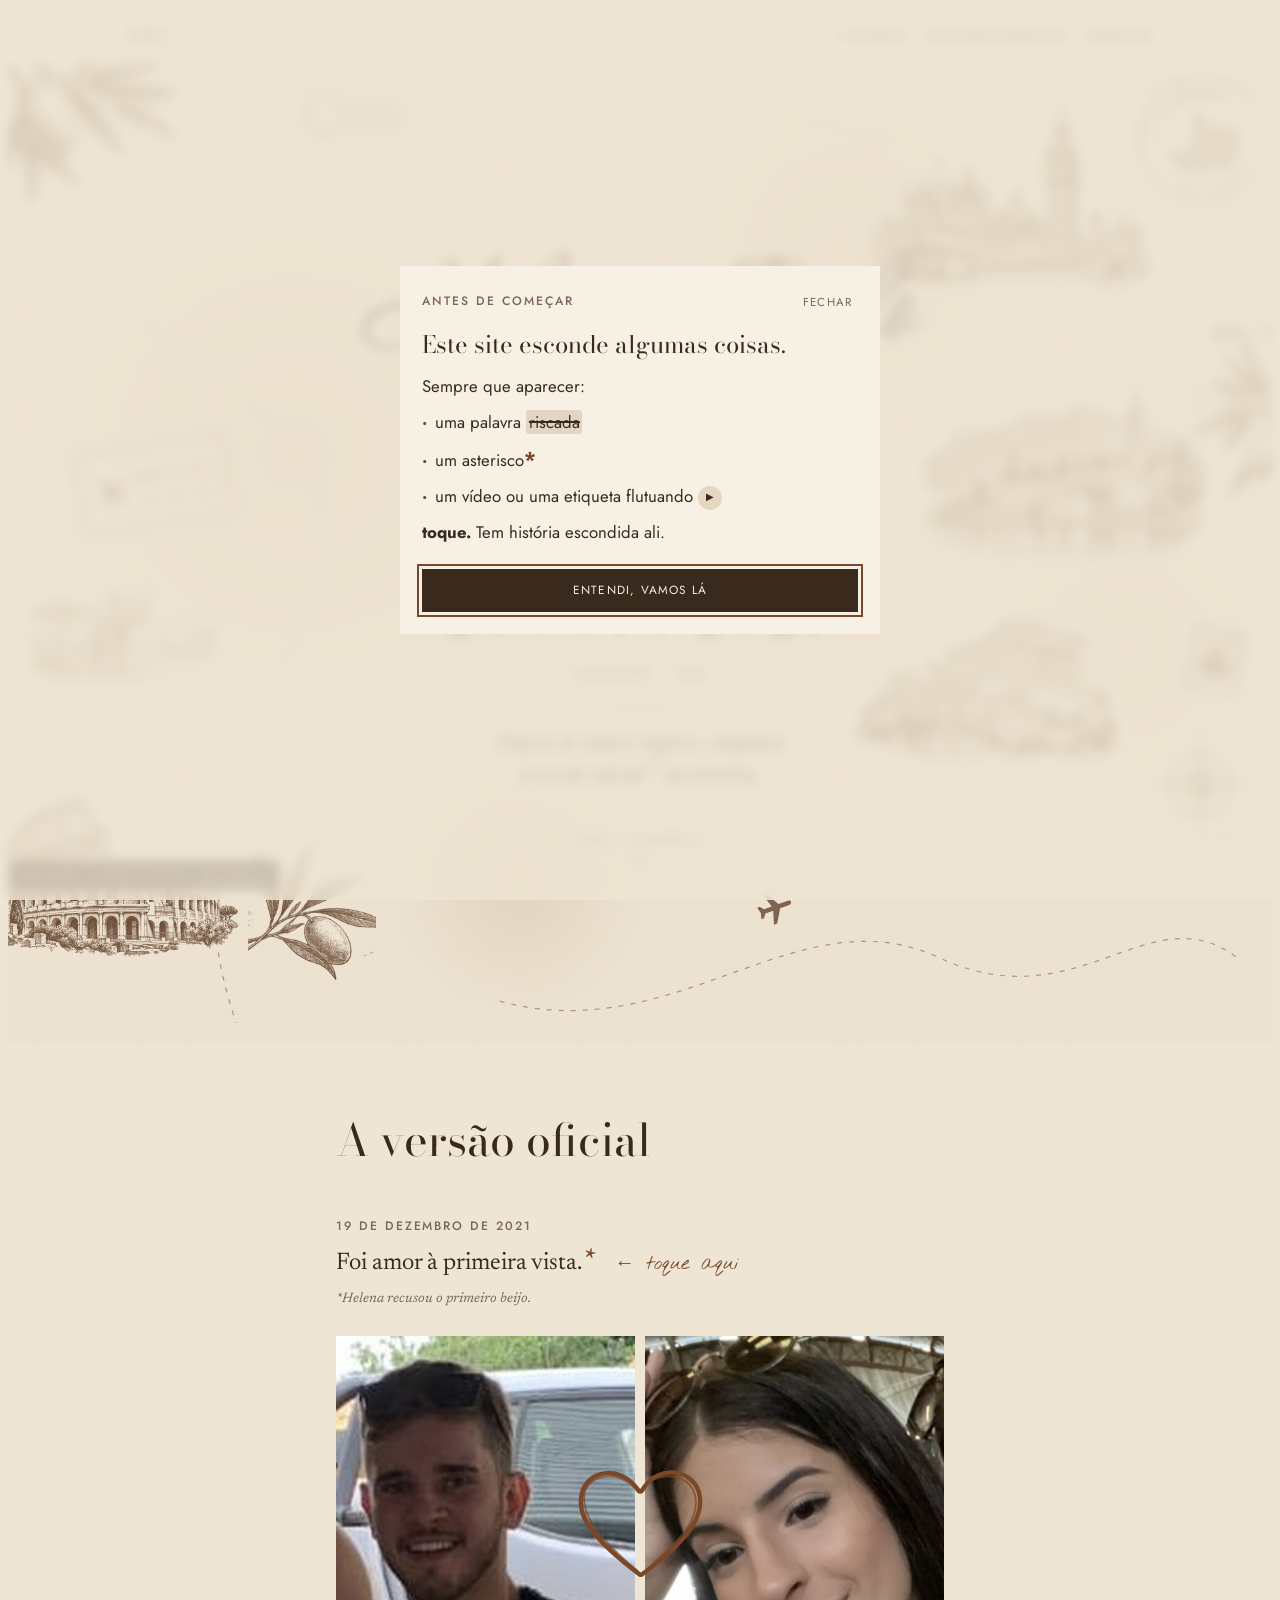
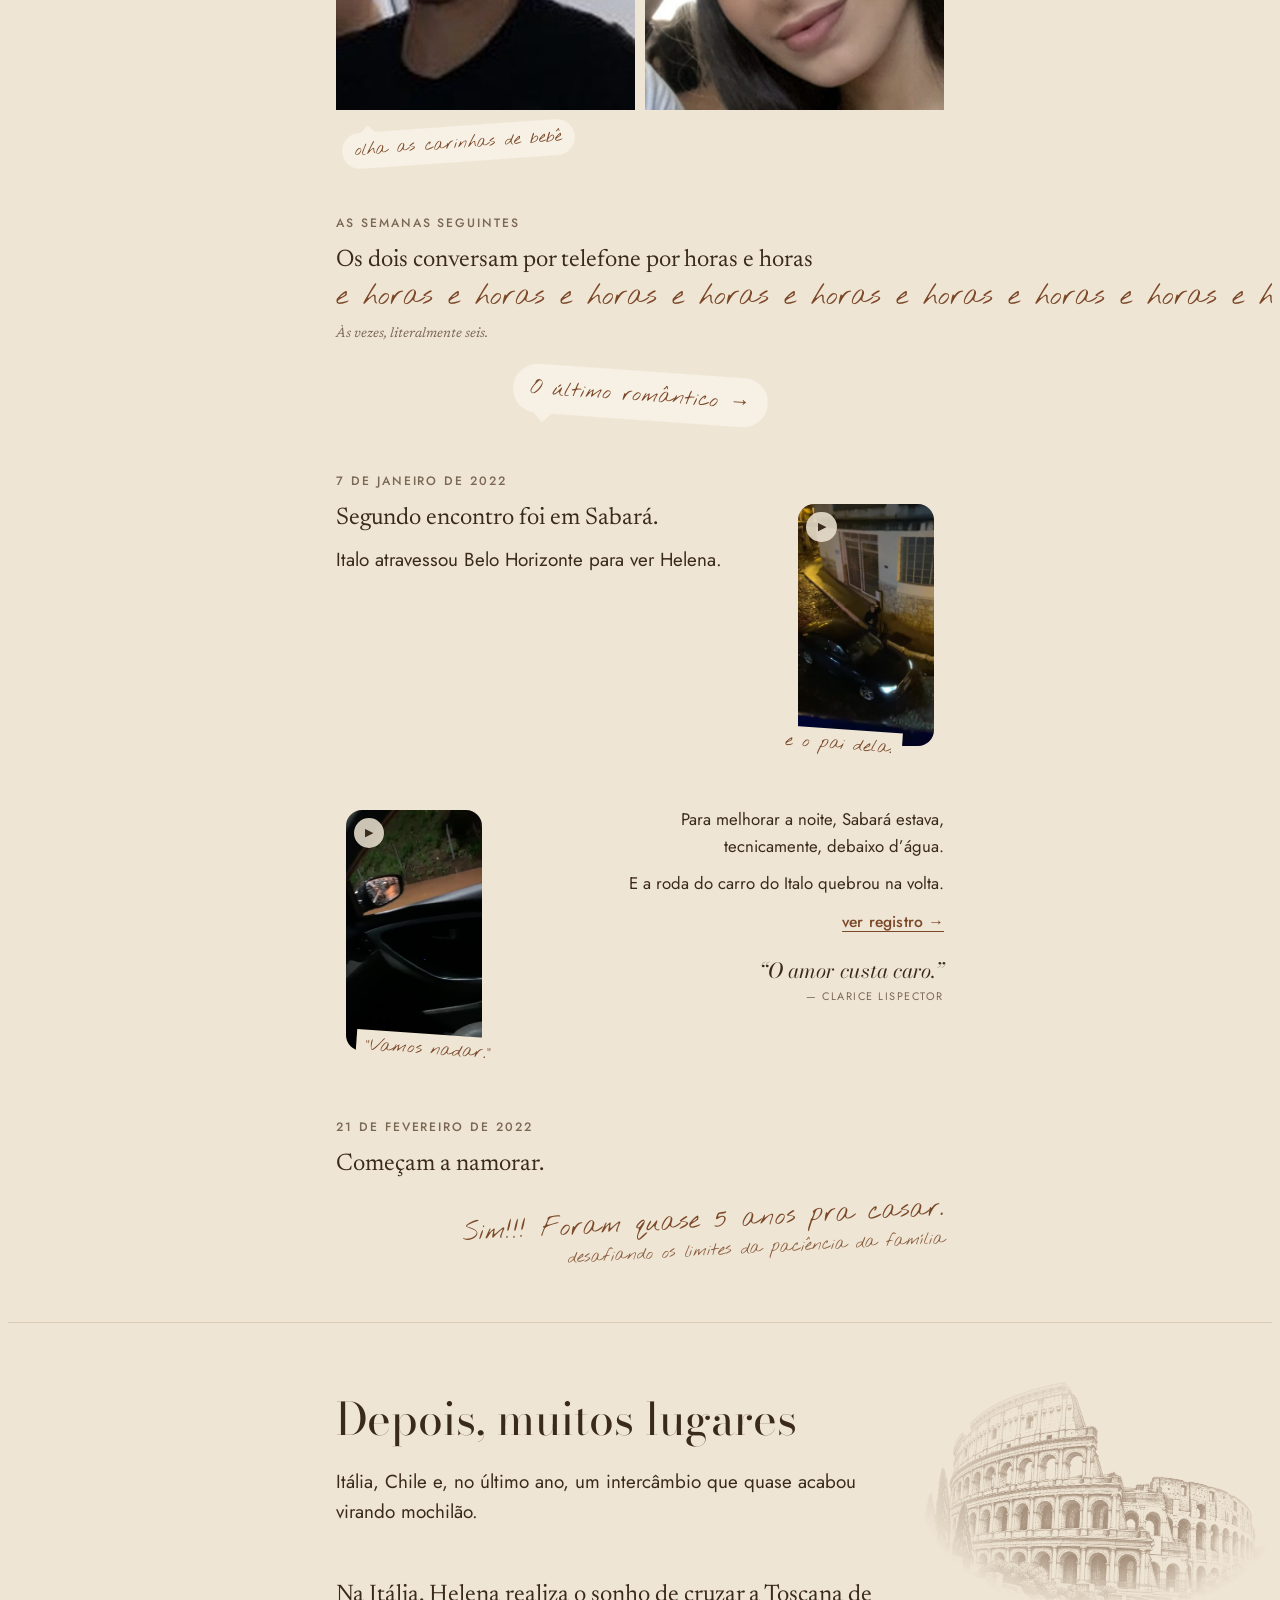
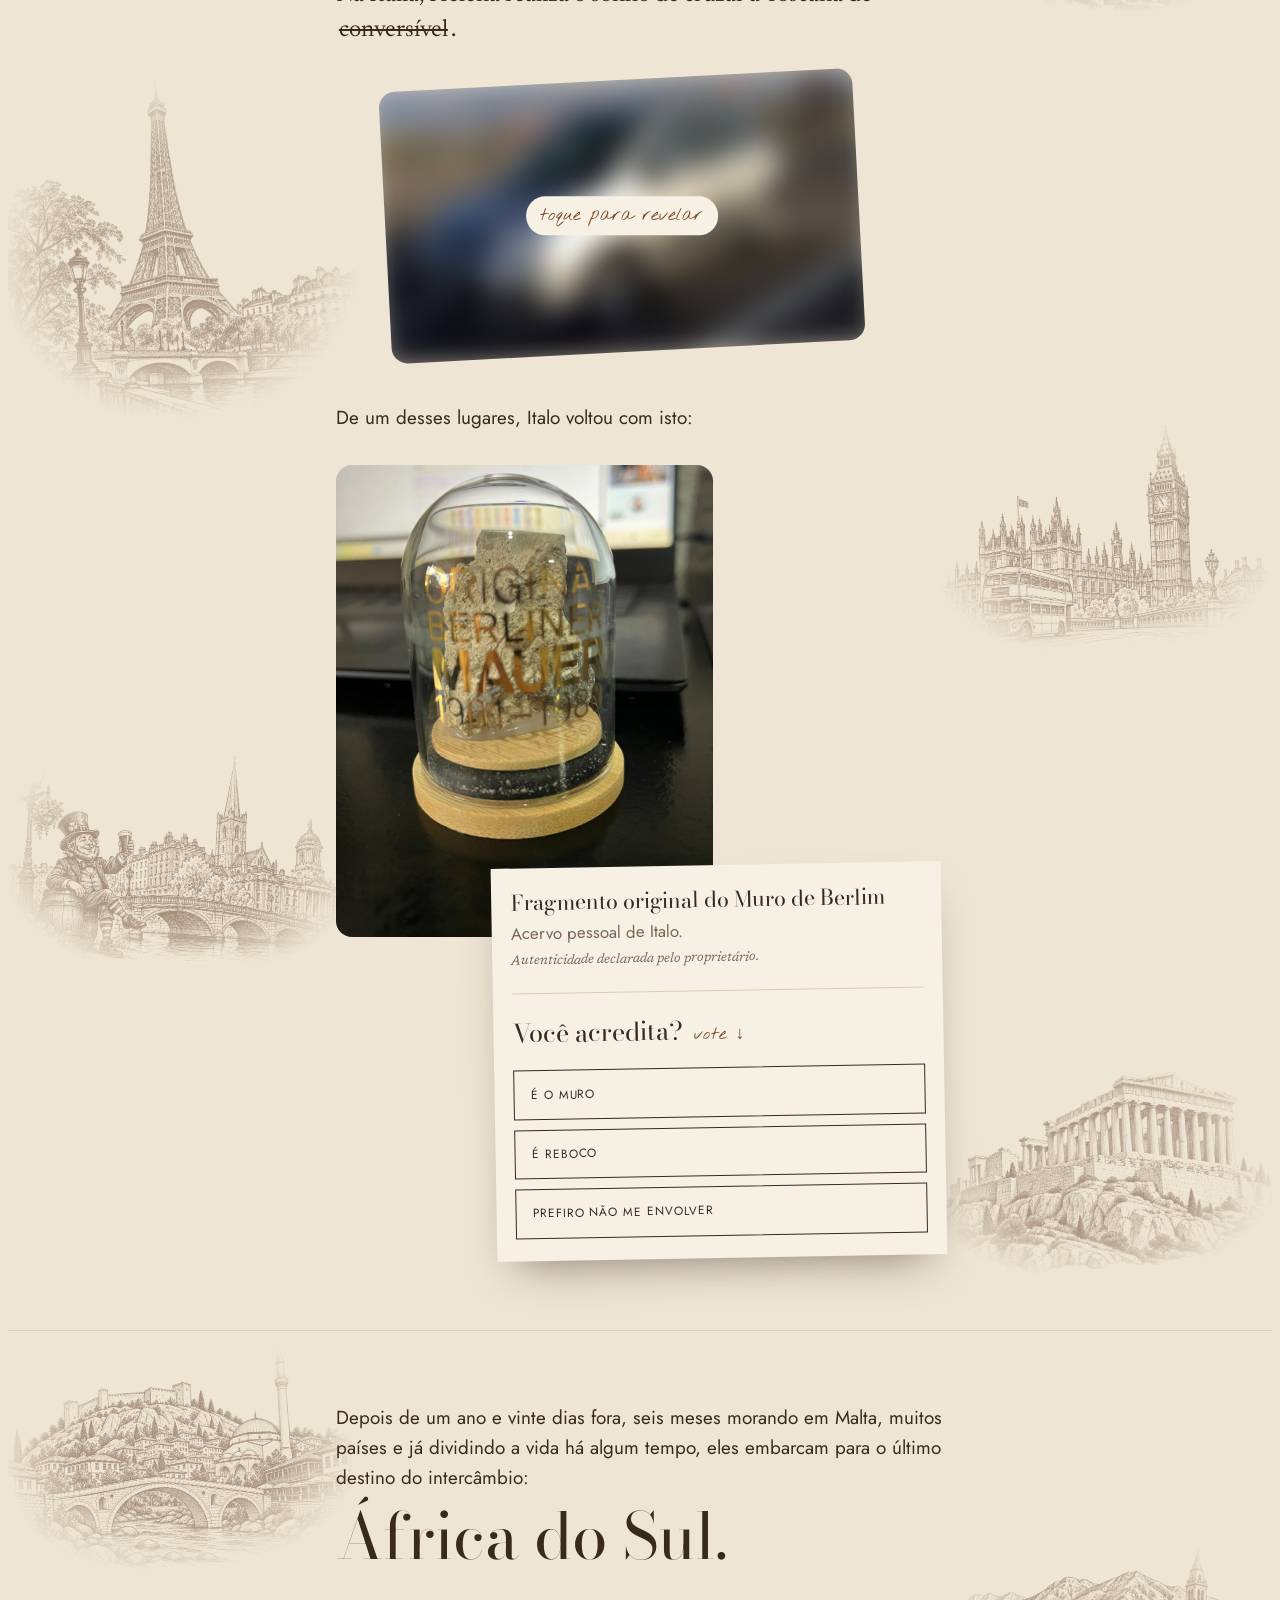
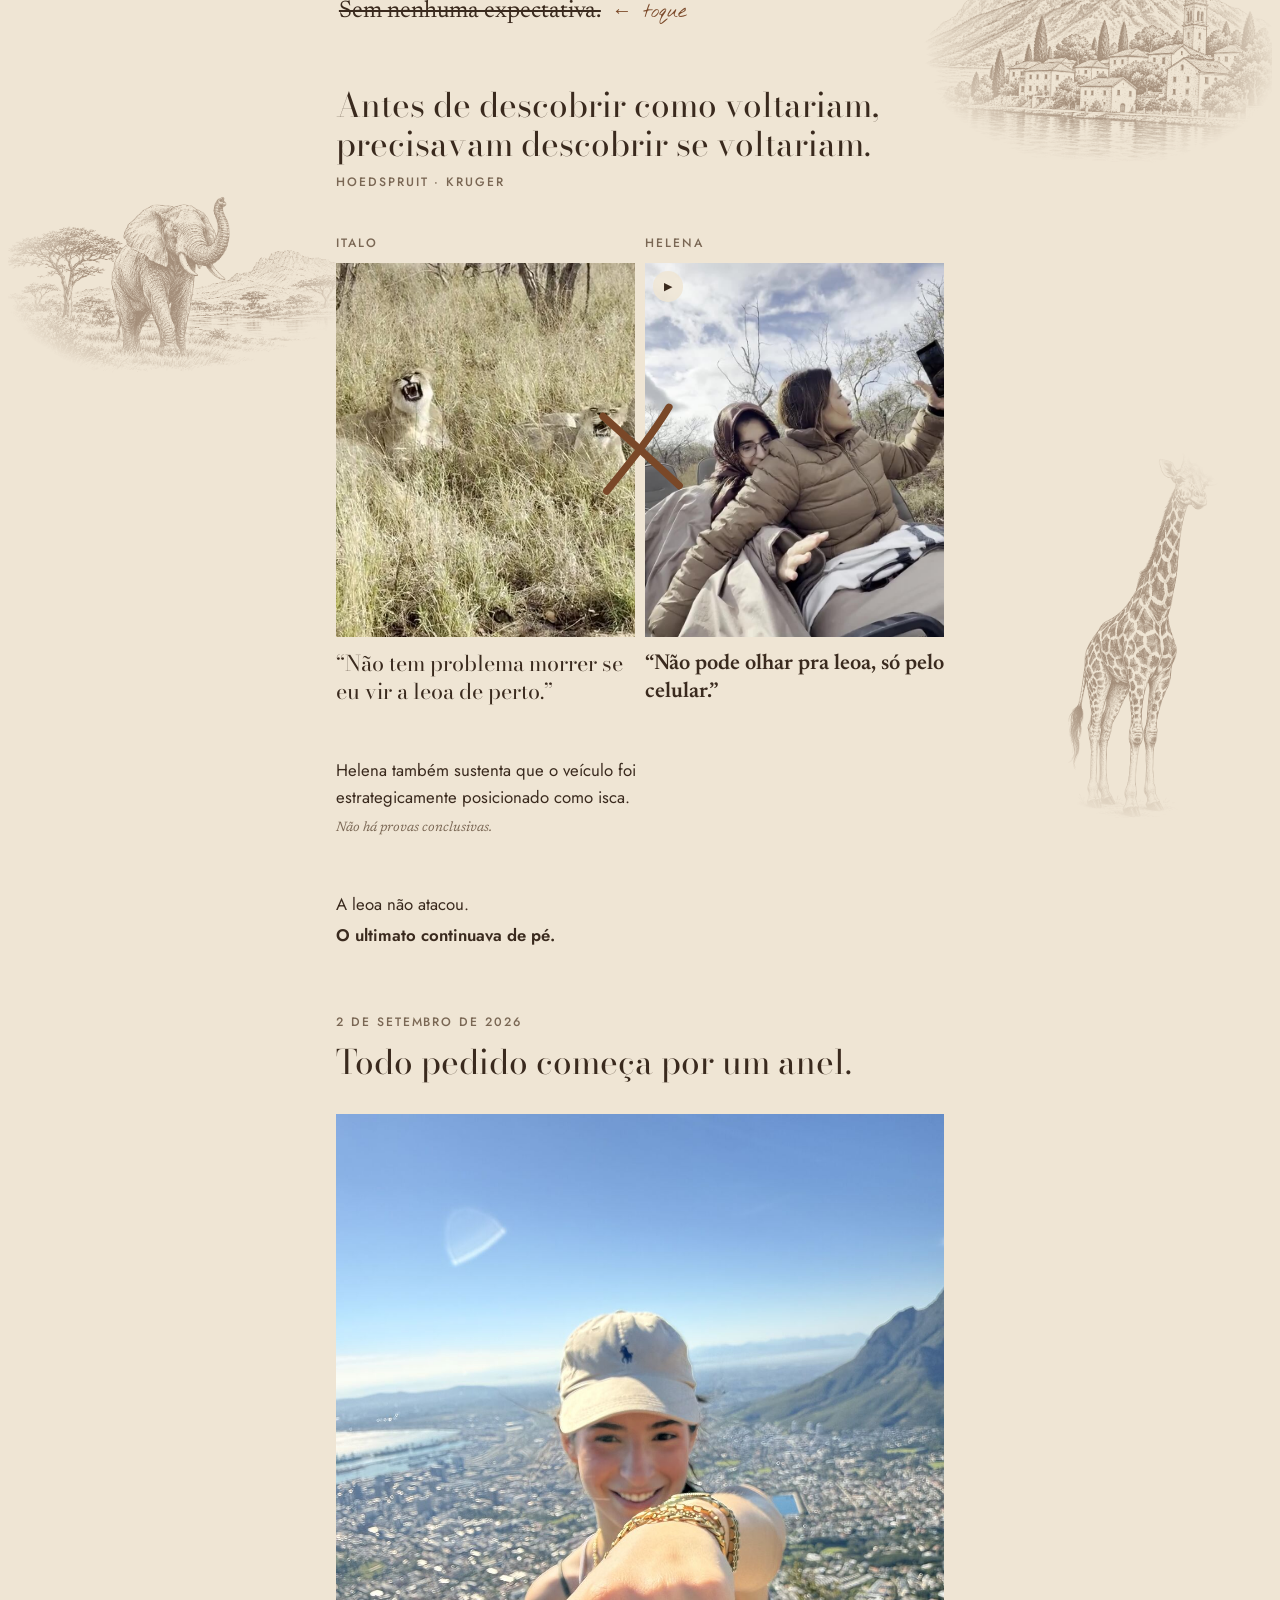
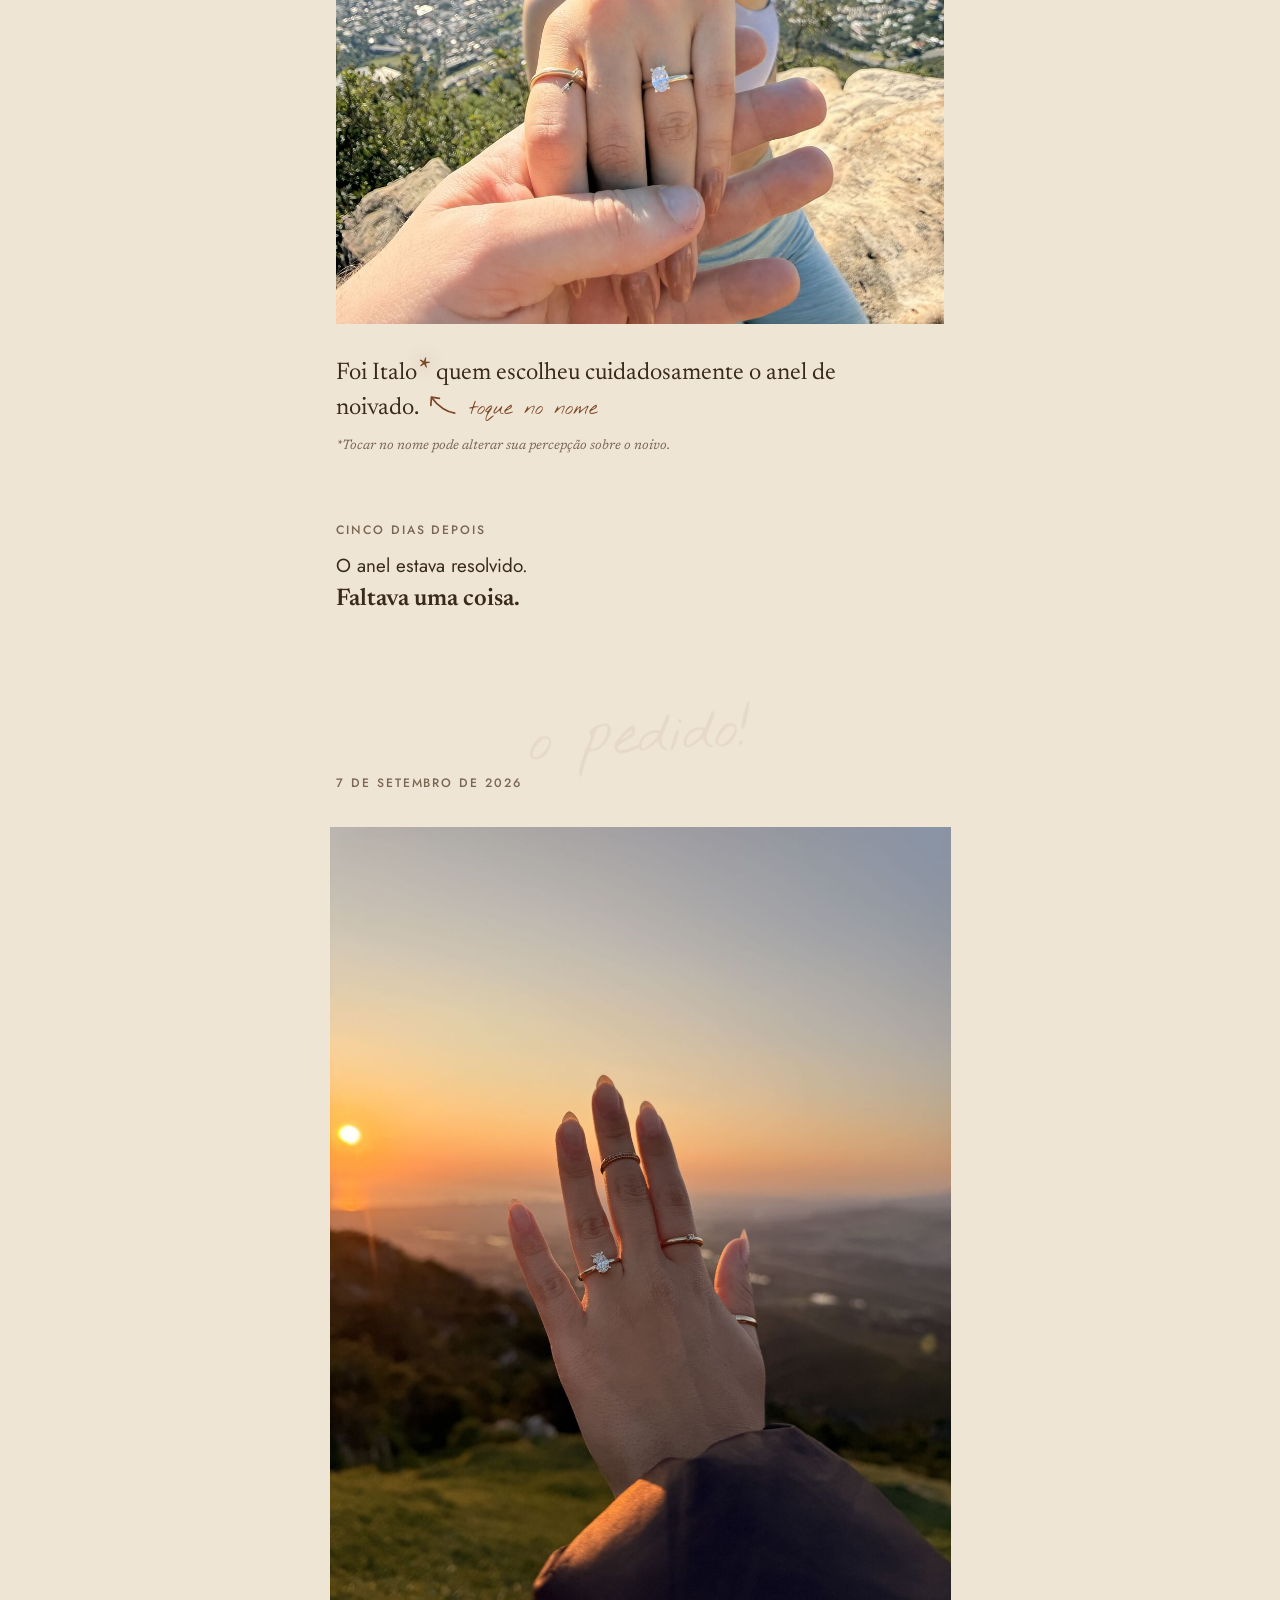
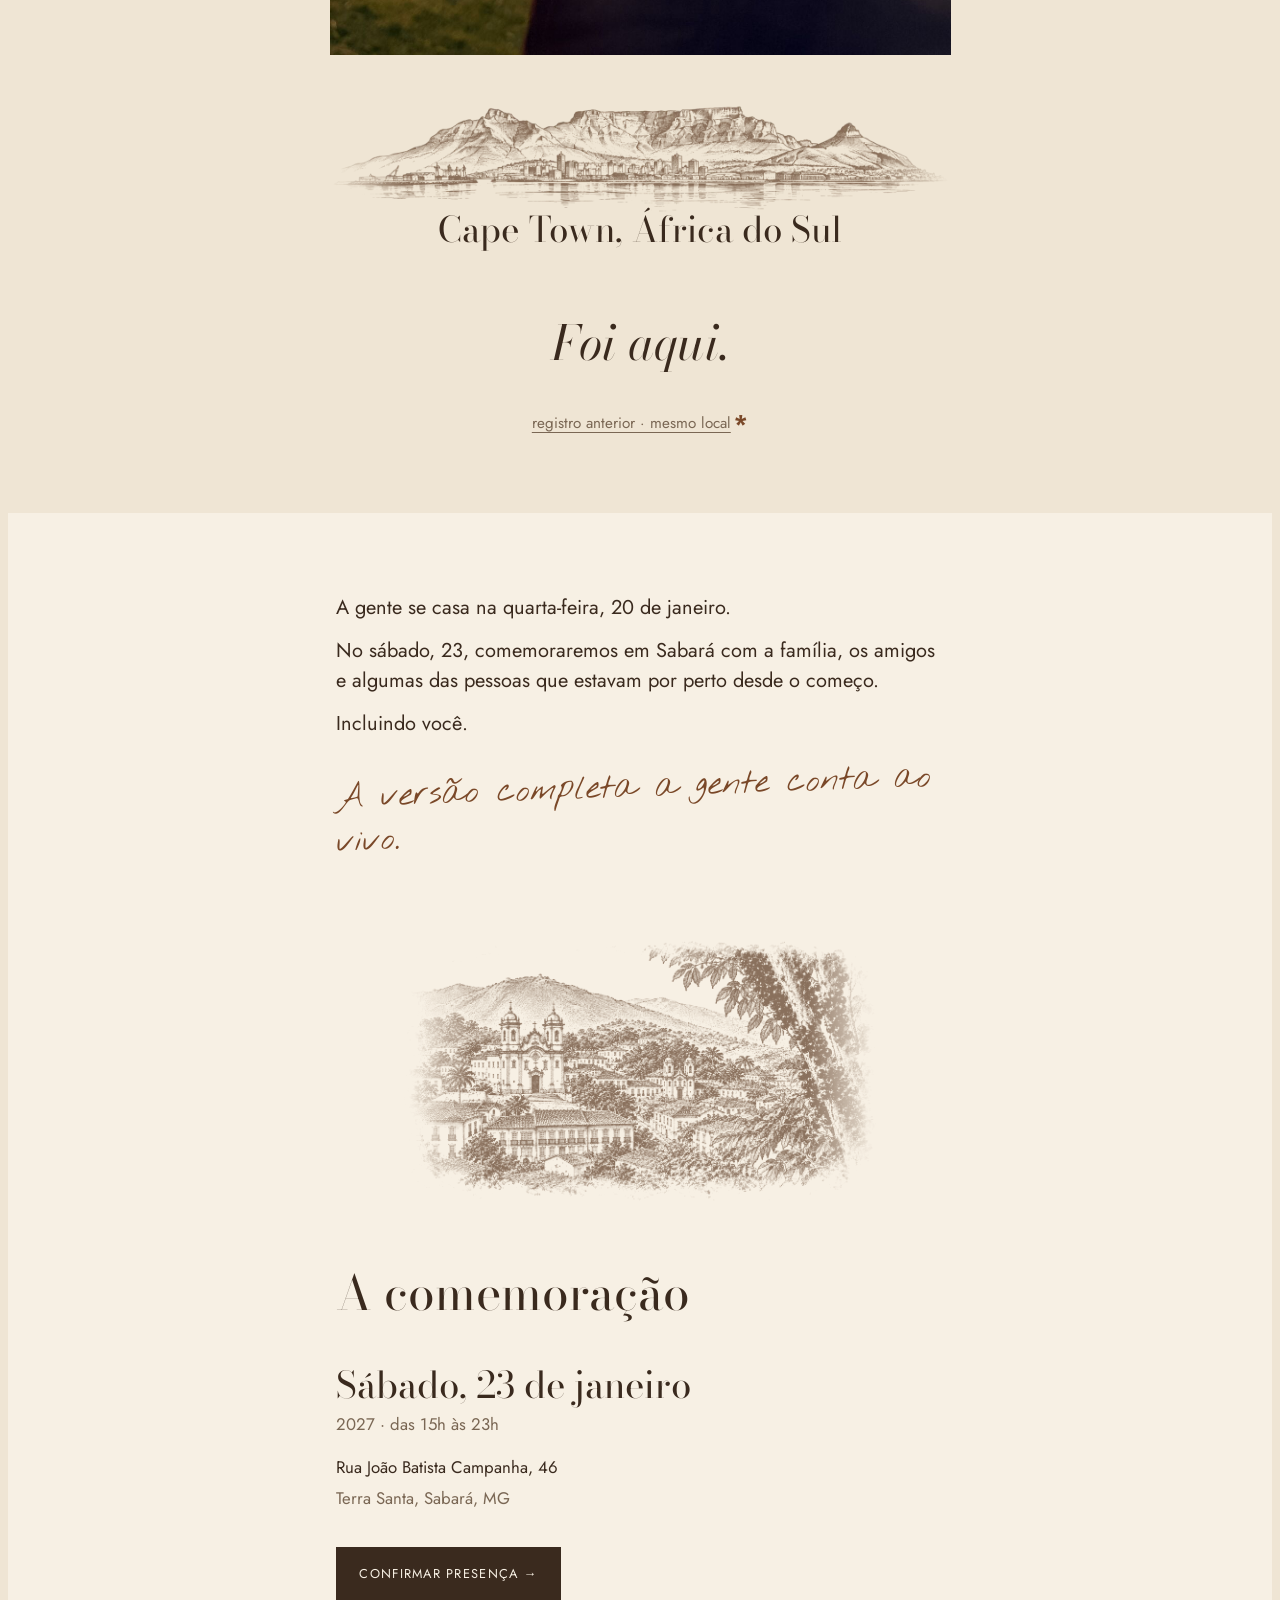
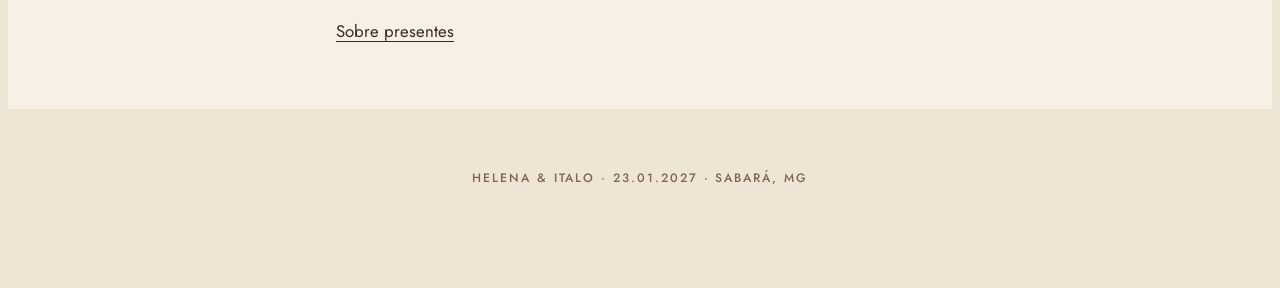
==== site/index.html @ c14c5ea0 "Presentes: sem a frase "Sem discurso pronto" e sem QR Code Co-Authored-By: Claude Opus 5.5 <noreply@" ====
<!doctype html>
<html lang="pt-BR">
<head>
<meta charset="utf-8">
<meta name="viewport" content="width=device-width, initial-scale=1, viewport-fit=cover">
<title>Helena &amp; Italo · 23.01.2027</title>
<meta name="description" content="Versão oficial. Algumas informações foram omitidas.">
<meta name="theme-color" content="#EFE5D4">
<!-- Prévia do link (WhatsApp, Instagram etc.): troque SEU-DOMINIO pelo endereço final do site -->
<meta property="og:type" content="website">
<meta property="og:title" content="Helena &amp; Italo · 23.01.2027">
<meta property="og:description" content="Versão oficial. Algumas informações foram omitidas.">
<meta property="og:image" content="https://SEU-DOMINIO/midia/og.jpg">
<meta property="og:image:width" content="1200">
<meta property="og:image:height" content="630">
<meta name="twitter:card" content="summary_large_image">
<link rel="icon" href="favicon.svg" type="image/svg+xml">
<link rel="preconnect" href="https://fonts.googleapis.com">
<link rel="preconnect" href="https://fonts.gstatic.com" crossorigin>
<link rel="stylesheet" href="https://fonts.googleapis.com/css2?family=Bodoni+Moda:ital,opsz,wght@0,6..96,400..700;1,6..96,400..700&family=Newsreader:ital,opsz,wght@0,6..72,300..600;1,6..72,300..600&family=IBM+Plex+Mono:wght@400;500&family=Nothing+You+Could+Do&family=Corinthia:wght@400;700&family=Jost:ital,wght@0,300..600;1,300..500&display=swap">
<link rel="stylesheet" href="css/style.css">
</head>
<body>
<header class="top">
  <div class="wrap">
    <a class="mono" href="#inicio" data-view="historia">H &amp; I</a>
    <button class="menu-btn" type="button" id="menuBtn" aria-expanded="false" aria-controls="nav" aria-label="Abrir o menu"><svg viewBox="0 0 24 18" fill="none" stroke="currentColor" stroke-width="1.6" stroke-linecap="round"><path d="M2 2h20M2 9h20M2 16h20"/></svg></button>
    <nav class="nav" id="nav" aria-label="Atalhos">
      <a href="#inicio" data-view="historia">A história</a>
      <a href="#confirmar" data-view="confirmar">Confirmar presença</a>
      <a href="#presentes" data-view="presentes">Presentes</a>
    </nav>
  </div>
</header>

<main>
<div class="view" id="v-historia" data-name="historia">
  <!-- Home -->
  <section class="home" id="inicio">
    <div class="collage" aria-hidden="true">
      <svg class="routes" viewBox="0 0 1440 900" preserveAspectRatio="none">
        <path d="M150 230 C 260 330, 420 330, 330 520 S 210 760, 260 880" />
        <path d="M560 860 C 760 905, 900 760, 1060 820 S 1300 760, 1400 820" />
        <path d="M1240 70 C 1330 220, 1150 300, 1220 430 S 1130 600, 1180 690" />
        <path d="M430 60 C 620 20, 820 30, 1010 70" />
      </svg>
      <img class="hp m-hide m m-olive" src="midia/h-olive-tl.webp" alt="" style="left:0;top:0;width:min(13vw,13rem)">
      <svg class="hp svg m-hide" viewBox="0 0 120 70" style="left:23%;top:2%;width:6.5rem" fill="none" stroke="currentColor" stroke-width="1.4"><circle cx="30" cy="35" r="24"/><circle cx="30" cy="35" r="18" stroke-width=".8"/><path d="M58 22c10-6 20 6 30 0s20 6 30 0M58 32c10-6 20 6 30 0s20 6 30 0M58 42c10-6 20 6 30 0s20 6 30 0M58 52c10-6 20 6 30 0s20 6 30 0"/></svg>
      <svg class="hp svg m-hide m m-arrival" viewBox="0 0 240 140" style="left:5%;top:38%;width:min(13vw,12rem);transform:rotate(-8deg)"><g fill="none" stroke="currentColor"><rect x="6" y="6" width="228" height="128" rx="14" stroke-width="3" stroke-dasharray="2 3"/><rect x="16" y="16" width="208" height="108" rx="9" stroke-width="1.5"/></g><path d="M12 2c.8 0 1.3.9 1.3 2v5.2l7.7 4.6v2l-7.7-2.4v4.8l2.2 1.7v1.6L12 20.6l-3.5.9v-1.6l2.2-1.7v-4.8L3 15.8v-2l7.7-4.6V4c0-1.1.5-2 1.3-2z" fill="currentColor" transform="translate(30 44) scale(2.3) rotate(-40 12 12)"/><text x="150" y="64" text-anchor="middle" font-family="IBM Plex Mono, monospace" font-size="21" letter-spacing="5" fill="currentColor">ARRIVAL</text><text x="150" y="98" text-anchor="middle" font-family="IBM Plex Mono, monospace" font-size="16" letter-spacing="3" fill="currentColor">23 01 27</text></svg>
      <img class="hp m-hide" src="midia/deco-elefante.webp" alt="" style="left:1%;top:50%;width:min(16vw,15rem);opacity:.55">
      <img class="hp m-hide" src="midia/deco-coliseu.webp" alt="" style="left:-2%;top:74%;width:min(20vw,19rem)">
      <img class="hp m-hide" src="midia/h-olive-bl.webp" alt="" style="left:19%;top:79%;width:min(10vw,9rem)">
      <img class="hp m m-selo" src="midia/h-selo-sabara.webp" alt="" style="right:1.5%;top:1.5%;width:min(9.5vw,8.5rem)">
      <img class="hp m-hide" src="midia/deco-londres.webp" alt="" style="right:9%;top:3%;width:min(24vw,23rem)">
      <img class="hp m-hide m m-olive-r" src="midia/h-olive-r.webp" alt="" style="right:0;top:27%;width:min(6vw,5.5rem)">
      <img class="hp m-hide" src="midia/deco-montenegro.webp" alt="" style="right:5%;top:31%;width:min(23vw,22rem)">
      <img class="hp m-hide" src="midia/h-selo-trevo.webp" alt="" style="right:2%;top:57%;width:min(5vw,4.6rem);transform:rotate(6deg)">
      <img class="hp m-hide" src="midia/deco-atenas.webp" alt="" style="right:12%;top:54%;width:min(21vw,20rem)">
      <img class="hp m-hide m m-bussola" src="midia/h-bussola.webp" alt="" style="right:2%;top:68%;width:min(8vw,7.5rem)">
      <svg class="hp svg m-hide" viewBox="0 0 24 24" style="left:59%;top:84%;width:2.6rem;transform:rotate(70deg)"><path d="M12 2c.8 0 1.3.9 1.3 2v5.2l7.7 4.6v2l-7.7-2.4v4.8l2.2 1.7v1.6L12 20.6l-3.5.9v-1.6l2.2-1.7v-4.8L3 15.8v-2l7.7-4.6V4c0-1.1.5-2 1.3-2z" fill="currentColor"/></svg>
    </div>
    <div class="wrap">
      <h1 class="names">Helena <span>e</span> Italo</h1>
      <img class="morro" src="midia/h-morro.webp" width="960" height="320" alt="">
      <p class="subtitle">vão se casar</p>
      <p class="when">23 . 01 . 2027</p>
      <p class="where">SABARÁ · MG</p>
      <hr class="rule">
      <p class="thesis">Depois de tantos lugares, chegamos à versão <span class="rasura soft" data-rasura="home" data-panel="homeNote"><button class="struck" type="button" aria-controls="homeNote" aria-expanded="false">oficial<span class="mark" aria-hidden="true">*</span></button><span class="hand">completa*</span></span> da história.</p>
      <p class="foot" id="homeNote" hidden>*Ou quase. Algumas informações foram omitidas.</p>
      <a class="enter" href="#historia" id="enter">Ler a história<svg viewBox="0 0 16 10" fill="none" stroke="currentColor" stroke-width="1.4" aria-hidden="true"><path d="M1 1l7 7 7-7"/></svg></a>
    </div>
  </section>

  <!-- A versão oficial -->
  <section class="block" id="historia">
    <div class="wrap">
      <h2>A versão oficial</h2>

      <div class="entry">
        <span class="label">19 de dezembro de 2021</span>
        <p class="official lead">Foi amor à primeira vista.<span class="rasura soft star" data-rasura="beijo" data-panel="omBeijo"><button class="struck" type="button" data-label="Amor à primeira vista" aria-controls="omBeijo" aria-expanded="false">*</button></span><span class="tap-note" aria-hidden="true">← toque aqui</span></p>
        <p class="foot" style="margin:0.5rem 0 0">*Helena recusou o primeiro beijo.</p>
        <p class="foot reveal" id="omBeijo" style="margin:0.2rem 0 0" hidden>Depois quase entrou no banheiro masculino atrás dele.</p>
        <div class="pair">
          <figure class="photo"><img src="midia/noite-italo.jpg" width="480" height="600" alt="Italo sorrindo, de camiseta preta, na noite em que se conheceram"><img class="baby" src="midia/bebe-italo.jpg" width="480" height="600" alt="Italo bebê, de jardineira jeans, sorrindo"></figure>
          <figure class="photo"><img src="midia/noite-helena.jpg" width="480" height="600" alt="Helena sorrindo, de blusa branca, na noite em que se conheceram"><img class="baby" src="midia/bebe-helena.jpg" width="480" height="600" alt="Helena bebê, sorrindo, de brinco cor-de-rosa"></figure>
          <button class="heart-btn" type="button" id="heartBtn" aria-pressed="false" aria-label="Trocar pelas fotos de bebê">
            <svg class="heart" viewBox="0 0 100 92" fill="none" stroke-linecap="round" stroke-linejoin="round" aria-hidden="true">
            <path d="M50 82 C 21 60, 4 42, 10 24 C 15 9, 36 6, 48 22 C 50 25, 51 25, 53 21 C 63 6, 86 8, 91 25 C 96 44, 78 62, 51 82" stroke-width="3" />
            <path d="M48 79 C 23 58, 7 40, 12 23 C 18 11, 37 9, 49 25 C 60 8, 84 11, 88 26 C 93 45, 75 60, 53 80" stroke-width="1.4" opacity=".7" />
          </svg>
          </button>
        </div>
        <div class="baby-row"><span class="baby-tag">olha as carinhas de bebê</span></div>
      </div>

      <div class="entry">
        <span class="label">As semanas seguintes</span>
        <p class="official lead">Os dois conversam por telefone por horas e horas <span class="endless write">e horas e horas e horas e horas e horas e horas e horas e horas e horas e horas e horas e horas…</span></p>
        <p class="foot" style="margin:0.4rem 0 0">Às vezes, literalmente seis.</p>
        <div class="romantic-row">
          <button class="romantic" type="button" data-open="romantico">O último romântico →</button>
        </div>
      </div>

      <div class="entry">
        <span class="label">7 de janeiro de 2022</span>
        <button class="boat" type="button" data-open="pai" aria-label="Ver o vídeo do pai da Helena com a caixa de som">
          <video src="midia/pai.mp4" poster="midia/pai-poster.jpg" muted loop playsinline autoplay preload="metadata" aria-hidden="true"></video>
          <span class="boat-tag">e o pai dela.</span>
        </button>
        <p class="official lead">Segundo encontro foi em Sabará.</p>
        <p class="official" style="margin-top:0.6rem">Italo atravessou Belo Horizonte para ver Helena.</p>

        <div class="night">
          <button class="boat left" type="button" data-open="nadar" aria-label="Ver com som o vídeo de Italo na rua alagada">
            <video src="midia/nadar.mp4" poster="midia/nadar-poster.jpg" muted loop playsinline autoplay preload="metadata" aria-hidden="true"></video>
            <span class="boat-tag">“Vamos nadar.”</span>
          </button>
          <div class="night-text">
            <p>Para melhorar a noite, Sabará estava, tecnicamente, debaixo d’água.</p>
            <p class="roda">E a roda do carro do Italo quebrou na volta.</p>
            <p><button class="program-link" type="button" data-open="roda">ver registro →</button></p>
            <p class="clarice">“O amor custa caro.”<span>Clarice Lispector</span></p>
          </div>
        </div>
      </div>

      <div class="entry">
        <span class="label">21 de fevereiro de 2022</span>
        <p class="official lead">Começam a namorar.</p>
        <p class="aside-hand">Sim!!! Foram quase 5 anos pra casar.<span>desafiando os limites da paciência da família</span></p>
      </div>
    </div>
  </section>

  <!-- Depois, muitos lugares -->
  <section class="block" id="lugares">
    <img class="deco right" src="midia/deco-coliseu.webp" alt="" aria-hidden="true" loading="lazy" style="top:3%;--r:3deg;animation-delay:0s">
    <img class="deco left" src="midia/deco-paris.webp" alt="" aria-hidden="true" loading="lazy" style="top:22%;--r:-4deg;animation-delay:-3s">
    <img class="deco right" src="midia/deco-londres.webp" alt="" aria-hidden="true" loading="lazy" style="top:43%;--r:-2deg;animation-delay:-6s">
    <img class="deco left" src="midia/deco-dublin.webp" alt="" aria-hidden="true" loading="lazy" style="top:63%;--r:3deg;animation-delay:-2s">
    <img class="deco right" src="midia/deco-atenas.webp" alt="" aria-hidden="true" loading="lazy" style="top:82%;--r:-3deg;animation-delay:-5s">
    <div class="wrap">
      <h2>Depois, muitos lugares</h2>
      <p class="official" style="margin-top:1.4rem">Itália, Chile e, no último ano, um intercâmbio que quase acabou virando mochilão.</p>

      <div class="entry">
        <p class="official lead">Na Itália, Helena realiza o sonho de cruzar a Toscana de <span class="rasura" data-rasura="panda" data-panel="pandaNote"><button class="struck" type="button" aria-controls="pandaNote" aria-expanded="false">conversível</button><span class="hand">Panda</span></span>.</p>
        <figure class="photo blurred" id="pandaPhoto" role="button" tabindex="0" aria-label="Foto embaçada do carro na Toscana. Toque para ver."><img src="midia/panda.jpg" width="894" height="513" alt="Fiat Panda prata estacionado"><span class="reveal-hint" aria-hidden="true">toque para revelar</span></figure>
        <span id="pandaNote" hidden></span>
      </div>

      <div class="entry">
        <p class="official">De um desses lugares, Italo voltou com isto:</p>
        <div class="muro-stage">
          <figure class="photo"><img src="midia/muro.jpg" width="960" height="1200" alt="Fragmento do Muro de Berlim numa redoma de vidro com os dizeres Original Berliner Mauer 1961–1989"></figure>
          <div class="plaque">
            <div class="ficha">
              <span class="title">Fragmento original do Muro de Berlim</span>
              <span class="owner">Acervo pessoal de Italo.</span>
              <span class="foot">Autenticidade declarada pelo proprietário.</span>
            </div>
            <div class="vote" id="vote" aria-live="polite"></div>
          </div>
        </div>
      </div>
    </div>
  </section>

  <!-- África do Sul -->
  <section class="block" id="semana">
    <img class="deco left desk-only" src="midia/deco-kosovo.webp" alt="" aria-hidden="true" loading="lazy" style="top:0%;--r:-3deg;animation-delay:-4s">
    <img class="deco right" src="midia/deco-montenegro.webp" alt="" aria-hidden="true" loading="lazy" style="top:7.5%;--r:2deg;animation-delay:-1s">
    <img class="deco left" src="midia/deco-elefante.webp" alt="" aria-hidden="true" loading="lazy" style="top:16%;--r:-2deg;animation-delay:-7s">
    <div class="wrap">
      <p class="official">Depois de um ano e vinte dias fora, seis meses morando em Malta, muitos países e já dividindo a vida há algum tempo, eles embarcam para o último destino do intercâmbio:</p>
      <h2 class="destino">África do Sul.</h2>
      <p class="official lead" style="margin-top:1.4rem"><span class="rasura" data-rasura="expectativa" data-panel="omExpectativa"><button class="struck" type="button" aria-controls="omExpectativa" aria-expanded="false">Sem nenhuma expectativa.</button></span><span class="tap-note" aria-hidden="true">← toque</span></p>
      <div class="reveal" id="omExpectativa" hidden>
        <p class="said" style="margin:0.6rem 0 0">“Ou a gente volta noivo, ou volta solteiro.”</p>
        <p class="foot" style="margin:0.3rem 0 0">Em tom de brincadeira. Mais ou menos.</p>
      </div>

      <div class="sub" id="safari">
        <h3>Antes de descobrir como voltariam, precisavam descobrir se voltariam.</h3>
        <span class="label" style="display:block;margin-top:0.6rem">Hoedspruit · Kruger</span>

        <img class="deco inline right" src="midia/deco-girafa.webp" alt="" aria-hidden="true" loading="lazy" style="--r:2deg;animation-delay:-3s">
        <div class="versus rise">
          <div class="vs-row vs-names"><p class="label">Italo</p><p class="label">Helena</p></div>
          <div class="vs-row vs-media">
            <figure class="photo"><img src="midia/leoa-italo.jpg" width="480" height="600" alt="Duas leoas de boca aberta na savana, bem perto do carro"></figure>
            <button class="vs-clip" type="button" data-open="leoa" aria-label="Ver com som o vídeo de Helena escondida no safári"><video src="midia/leoa-helena.mp4" poster="midia/leoa-helena-poster.jpg" muted loop playsinline autoplay preload="metadata" aria-hidden="true"></video></button>
            <svg class="vs-x" viewBox="0 0 100 100" fill="none" stroke-linecap="round" aria-hidden="true">
              <path d="M18 14 C 36 34, 58 58, 84 88" stroke-width="7" />
              <path d="M82 12 C 64 36, 40 60, 14 86" stroke-width="7" />
              <path d="M21 18 C 40 38, 60 60, 80 84" stroke-width="2" opacity=".6" />
            </svg>
          </div>
          <div class="vs-row vs-quotes">
            <p>“Não tem problema morrer se eu vir a leoa de perto.”</p>
            <p class="loud">“Não pode olhar pra leoa, só pelo celular.”</p>
          </div>
        </div>

        <div class="verdict rise">
          <p>Helena também sustenta que o veículo foi estrategicamente posicionado como isca.</p>
          <p class="foot">Não há provas conclusivas.</p>
        </div>

        <div class="verdict rise">
          <p>A leoa não atacou.</p>
          <p class="punch" style="margin-top:0.3rem">O ultimato continuava de pé.</p>
        </div>
      </div>

      <div class="sub" id="anel">
        <span class="label">2 de setembro de 2026</span>
        <h3 style="margin-top:0.6rem">Todo pedido começa por um anel.</h3>
        <figure class="photo"><img src="midia/anel.jpg" width="1200" height="1600" alt="Helena mostra o anel de noivado no alto de uma montanha, com Cape Town ao fundo"></figure>
        <p class="official lead ring-line">Foi <span class="rasura soft" data-rasura="anel" data-panel="omAnel"><button class="struck" type="button" data-label="Italo" aria-controls="omAnel" aria-expanded="false">Italo<span class="mark" aria-hidden="true">*</span></button><span class="hand">Helena</span></span> quem escolheu cuidadosamente o anel de noivado.<span class="tap-note" aria-hidden="true"><svg class="hand-arrow" viewBox="0 0 32 24" fill="none" stroke="currentColor" stroke-width="1.8" stroke-linecap="round" stroke-linejoin="round"><path d="M29 21 C 22 20, 12 15, 5 5" /><path d="M4 13 L 4.6 4.4 L 13 5.6" /></svg> toque no nome</span></p>
        <p class="foot" style="margin-top:0.6rem">*Tocar no nome pode alterar sua percepção sobre o noivo.</p>
        <div id="omAnel" hidden>
          <figure class="photo"><img src="midia/prova.jpg" width="1100" height="325" alt="Print de conversa: Helena envia quatro opções de anel em 2 de setembro"><figcaption class="label">Anexo · mensagem enviada por Helena, 2 de setembro de 2026</figcaption></figure>
        </div>
      </div>

      <div class="sub">
        <span class="label">Cinco dias depois</span>
        <p class="official" style="margin-top:0.6rem">O anel estava resolvido.</p>
        <p class="official lead punch">Faltava uma coisa.</p>
      </div>
      <p class="pedido-cue" id="pedidoCue">o pedido!</p>
    </div>
  </section>

  <!-- Pedido -->
  <section class="pedido" id="pedido">
    <div class="wrap"><span class="label">7 de setembro de 2026</span></div>
    <figure class="full"><img src="midia/pedido.jpg" width="1200" height="1600" alt="A mão de Helena com o anel, contra o pôr do sol"></figure>
    <img class="skyline" src="midia/deco-capetown.webp" alt="" aria-hidden="true" loading="lazy">
    <div class="wrap pedido-text">
      <p class="place">Cape Town, África do Sul</p>
      <p class="here">Foi aqui.</p>
      <button class="earlier" type="button" data-open="macaco">registro anterior · mesmo local<span class="link-star" aria-hidden="true">*</span></button>
    </div>
  </section>

  <!-- A comemoração -->
  <section class="wedding" id="casamento">
    <div class="wrap">
      <div class="closing">
        <p>A gente se casa na quarta-feira, 20 de janeiro.</p>
        <p>No sábado, 23, comemoraremos em Sabará com a família, os amigos e algumas das pessoas que estavam por perto desde o começo.</p>
        <p class="incl">Incluindo você.</p>
        <p class="live">A versão completa a gente conta ao vivo.</p>
      </div>

      <img class="sabara-band" src="midia/deco-sabara.webp" alt="" aria-hidden="true" loading="lazy">
      <h2>A comemoração</h2>
      <div class="facts">
        <span class="date-main">Sábado, 23 de janeiro</span>
        <span class="date-sub">2027 · das 15h às 23h</span>
        <span>Rua João Batista Campanha, 46</span>
        <span class="muted">Terra Santa, Sabará, MG</span>
      </div>
      <div class="cta">
        <a class="btn primary big-btn" href="#confirmar" data-view="confirmar">Confirmar presença →</a>
        <a class="text-link" href="#presentes" data-view="presentes">Sobre presentes</a>
      </div>
    </div>
  </section>

  <footer class="end">
    <p class="label">Helena &amp; Italo · 23.01.2027 · Sabará, MG</p>
  </footer>
</div>

<!-- Página 2: confirmar presença -->
<div class="view" id="v-confirmar" data-name="confirmar" hidden>
  <section class="page" id="confirmar">
    <img class="deco right" src="midia/deco-sabara.webp" alt="" aria-hidden="true" loading="lazy" style="top:1rem;--r:2deg">
    <div class="wrap">
      <span class="label">Sábado, 23 de janeiro de 2027 · 15h às 23h</span>
      <h1 class="page-title">Confirmar presença</h1>
      <p class="page-lede">Antes de confirmar, o que você precisa saber para chegar lá.</p>

      <div class="part">
        <h3>Onde</h3>
        <div class="facts" style="margin-top:0">
          <span>Rua João Batista Campanha, 46</span>
          <span class="muted">Terra Santa, Sabará, MG</span>
        </div>
        <div class="links">
        <a class="btn" href="https://www.google.com/maps/search/?api=1&amp;query=Rua%20Jo%C3%A3o%20Batista%20Campanha%2C%2046%2C%20Terra%20Santa%2C%20Sabar%C3%A1%2C%20MG" target="_blank" rel="noopener">Abrir no Google Maps</a>
        <a class="btn" href="https://waze.com/ul?q=Rua%20Jo%C3%A3o%20Batista%20Campanha%2046%20Sabar%C3%A1%20MG" target="_blank" rel="noopener">Abrir no Waze</a>
        <a class="btn" href="https://calendar.google.com/calendar/render?action=TEMPLATE&amp;text=Comemora%C3%A7%C3%A3o%20Helena%20%26%20Italo&amp;dates=20270123T150000/20270123T230000&amp;ctz=America/Sao_Paulo&amp;location=Rua%20Jo%C3%A3o%20Batista%20Campanha%2C%2046%2C%20Terra%20Santa%2C%20Sabar%C3%A1%2C%20MG" target="_blank" rel="noopener">Adicionar à agenda</a>
        </div>
        <p class="note">Não vai ter cerimônia: a gente se casa na quarta-feira, 20 de janeiro, e no sábado é só comemoração. Estacionamento na rua, com espaço suficiente.</p>
      </div>

      <div class="part">
        <h3>Traje</h3>
        <p>Esporte fino e colorido. Venha com a roupa mais colorida que tiver, em cores fortes, como um campo de flores. Terno não é necessário.</p>
      </div>

      <div class="part">
        <h3>Onde ficar</h3>
        <p>Para quem vem de longe, uma dica de hospedagem perto da festa:</p>
        <div class="hotel">
          <span class="label">Dica</span>
          <p class="hotel-name todo">[Nome do hotel]</p>
          <p class="todo">[Bairro ou distância até a festa · faixa de preço]</p>
          <p class="todo">[Link ou telefone para reservar]</p>
        </div>
      </div>

      <div class="part rsvp-part" id="rsvp">
        <h3>Confirme sua presença</h3>
        <p>Confirme até <span class="todo" data-cfg="prazo">[data limite]</span>. Digite seu nome para encontrar o seu convite.</p>
        <form class="rsvp-search" id="rsvpForm" autocomplete="off">
          <label class="label" for="rsvpName" style="flex-basis:100%">Seu nome</label>
          <input class="field" id="rsvpName" name="nome" type="text" placeholder="Nome e sobrenome" enterkeyhint="search">
          <button class="btn primary" type="submit">Buscar convite</button>
        </form>
        <div class="rsvp-out" id="rsvpOut" aria-live="polite"></div>
      </div>

      <div class="part">
        <h3>Perguntas frequentes</h3>
        <details><summary>Vai ter cerimônia?</summary><p>Não. A gente se casa na quarta-feira, 20 de janeiro. No sábado é só comemoração.</p></details>
        <details><summary>Posso levar criança?</summary><p>Crianças são muito bem-vindas. Vai ter espaço e comida para elas.</p></details>
        <details><summary>Tem estacionamento?</summary><p>Na rua, com espaço suficiente.</p></details>
        <details><summary>Até que horas vai?</summary><p>Até as 23h.</p></details>
        <details><summary>Vai ter transporte?</summary><p>Não. Cada convidado vai e volta por conta própria.</p></details>
        <details><summary>E se chover?</summary><p>Você não é de açúcar. A comemoração continua no mesmo lugar.</p></details>
      </div>

      <div class="part">
        <h3>Dúvidas</h3>
        <p>Helena · WhatsApp <span class="todo" data-cfg="whatsapp">[número a confirmar]</span></p>
      </div>
    </div>
  </section>
</div>

<!-- Página 3: presentes -->
<div class="view" id="v-presentes" data-name="presentes" hidden>
  <section class="page" id="presentes">
    <div class="wrap">
      <div class="thanks" id="thanks" hidden></div>
      <h1 class="page-title">Presentes</h1>
      <p class="official lead" style="margin-top:1rem">A gente está começando a montar a nossa casa e quer que ela tenha coisas com história.</p>
      <div class="gift-text">
        <p>Por isso, antes de qualquer lista, fica um pedido: se um dia você olhar para alguma coisa e pensar <em>“isso é muito a cara deles”</em>, pode ser exatamente esse o presente.</p>
        <p>Pode ser algo novo, antigo, garimpado, feito à mão, encontrado numa viagem ou até uma coisa que já fazia parte da sua casa e que você acha que combina com a nossa.</p>
        <p class="gift-wish">A ideia é que, daqui a alguns anos, a gente olhe para aquilo e lembre de quem deu.</p>
      </div>

      <hr class="divider">

      <h3 class="gift-h">Se quiser uma ajudinha</h3>
      <div class="gift-text">
        <p>Também montamos uma lista com algumas coisas que estamos querendo para a casa.</p>
        <p>Não precisa seguir à risca: ela serve mais como referência do que a gente gosta e do que ainda precisa.</p>
      </div>
      <a class="btn primary big-btn" id="listaBtn" href="#" target="_blank" rel="noopener">Ver dicas de presente</a>
      <p class="hint" id="listaSoon" hidden>O link da lista entra aqui em breve.</p>

      <hr class="divider">

      <h3 class="gift-h">Se preferir contribuir de outro jeito</h3>
      <div class="gift-text">
        <p>Se for mais prático, você também pode mandar um presente em dinheiro.</p>
      </div>
      <div class="pix-card">
        <span class="label">Pix</span>
        <span class="pix-type" id="pixType">Chave</span>
        <div class="pix-row">
          <span class="pix-key todo" id="pixKey">[chave Pix]</span>
          <button class="btn" type="button" id="pixCopy">Copiar</button>
        </div>
        <span class="pix-name">Nome: <span id="pixName" class="todo">[nome do titular]</span></span>
      </div>

      <hr class="divider">

      <p class="official lead">E se você não quiser dar presente nenhum, também está tudo bem.</p>
      <div class="gift-text">
        <p>Sua presença no dia 23 já é presente suficiente.</p>
      </div>
      <p class="gift-end">A gente só vai ficar feliz de ter você com a gente.</p>
    </div>
  </section>
</div>
</main>

<!-- Janela dos achados -->
<div class="modal" id="modal" hidden>
  <div class="modal-card" role="dialog" aria-modal="true" aria-labelledby="modalTitle">
    <div class="modal-head">
      <span class="label" id="modalTitle"></span>
      <button class="x" type="button" id="modalClose">Fechar</button>
    </div>
    <div id="modalBody"></div>
  </div>
</div>

<div class="proto" role="note">
  <span>Protótipo · dados fictícios</span>
  <button type="button" id="reset">Recomeçar</button>
</div>

<script src="js/config.js" defer></script>
<script src="js/app.js" defer></script>
</body>
</html>
---- site/css/style.css ----
/* Layout: uma coluna estreita de documento oficial; o Pedido é a única peça que ocupa a largura toda.
   Código do site: o que está riscado foi omitido; tocar mostra a correção à mão e o que ficou de fora.
   Paleta e gravuras vêm do Save the Date: pergaminho, tinta sépia, caneta marrom. */
:root {
  --paper: #EFE5D4;      /* pergaminho do Save the Date */
  --surface: #F7F0E4;    /* ficha, convite, o que foi omitido */
  --ink: #3A2A1E;        /* tinta sépia escura; também o risco */
  --muted: #7A6754;      /* legenda, rodapé */
  --line: #DCCBB2;       /* fio, borda de campo */
  --tint: #E5D6BF;       /* espaço reservado para foto e vídeo */
  --pen: #7A4828;        /* caneta da correção à mão, marrom */
  --engrave: #5B3A24;    /* traço das gravuras */
  --script: "Corinthia", "Snell Roundhand", "Segoe Script", cursive;

  --display: "Bodoni Moda", "Didot", "Bodoni 72", Georgia, serif;
  --body: "Newsreader", "Iowan Old Style", Georgia, serif;
  --mono: "IBM Plex Mono", ui-monospace, "SFMono-Regular", Menlo, monospace;
  --hand: "Nothing You Could Do", "Segoe Script", "Bradley Hand", cursive;
  --sans: "Jost", "Avenir Next", "Century Gothic", "Segoe UI", sans-serif;

  --col: 38rem;
}
@media (prefers-color-scheme: dark) {
  :root:not([data-theme="light"]) {
    --paper: #17120D; --surface: #201912; --ink: #EDE3D3; --muted: #A8977F;
    --line: #3D3226; --tint: #2A2219; --pen: #D69C6C; --engrave: #D9BC98; color-scheme: dark;
  }
}
:root[data-theme="dark"] {
  --paper: #17120D; --surface: #201912; --ink: #EDE3D3; --muted: #A8977F;
  --line: #3D3226; --tint: #2A2219; --pen: #D69C6C; --engrave: #D9BC98; color-scheme: dark;
}

html { scroll-behavior: smooth; }
@media (prefers-reduced-motion: reduce) { html { scroll-behavior: auto; } }
body {
  background: var(--paper); color: var(--ink);
  font-family: var(--sans); font-size: 1.05rem; line-height: 1.6; font-weight: 400;
  -webkit-font-smoothing: antialiased;
}
body::before {
  content: ""; position: fixed; inset: 0 0 auto; height: env(safe-area-inset-top, 0px);
  z-index: 10; background: var(--paper);
}
[hidden] { display: none !important; }
.wrap {
  max-width: var(--col); margin-inline: auto;
  padding-left: max(16px, env(safe-area-inset-left, 0px));
  padding-right: max(16px, env(safe-area-inset-right, 0px));
  box-sizing: content-box;
}
button { font: inherit; color: inherit; }
:focus-visible { outline: 2px solid var(--pen); outline-offset: 3px; }
section { scroll-margin-top: 4rem; }

.label {
  font-family: var(--sans); font-size: 0.76rem; font-weight: 500; letter-spacing: 0.16em;
  text-transform: uppercase; color: var(--muted);
}
.foot { font-family: var(--body); font-size: 0.85rem; font-style: italic; color: var(--muted); }

/* Ilustrações dos lugares: flutuam nas laterais, atrás do texto */
main { overflow-x: hidden; overflow-x: clip; }
.view > section { position: relative; }
.view > section > .wrap, .view > section > figure { position: relative; z-index: 1; }
.view[hidden] { display: none !important; }
.deco {
  position: absolute; z-index: 0; width: 72vw; max-width: 26rem; height: auto; opacity: 0.2;
  pointer-events: none; transform: rotate(var(--r, 0deg));
  /* borda esfumada: a gravura some no papel em vez de terminar num recorte */
  -webkit-mask-image: radial-gradient(ellipse 50% 50% at 50% 50%, #000 55%, transparent 100%);
  mask-image: radial-gradient(ellipse 50% 50% at 50% 50%, #000 55%, transparent 100%);
  animation: drift 11s ease-in-out infinite;
}
.deco.left { left: -26vw; }
.deco.right { right: -26vw; }
.desk-only { display: none; }
.skyline {
  /* Cape Town na largura da foto do pedido, subindo um pouco sobre ela */
  position: relative; z-index: 2; display: block; width: 100%; height: auto; margin: 3rem auto 0; opacity: 0.7;
  -webkit-mask-image: linear-gradient(90deg, transparent, #000 12%, #000 88%, transparent);
  mask-image: linear-gradient(90deg, transparent, #000 12%, #000 88%, transparent);
}
@media (min-width: 48rem) { .skyline { width: min(100%, calc(92vh * 0.75)); } }
/* girafa: presa ao comparativo do safári, atrás dele, à direita */
.deco.inline { z-index: -1; margin-top: -3rem; }
.deco.inline.right { left: auto; right: -34vw; width: 58vw; }
@keyframes drift { 0%, 100% { transform: translateY(0) rotate(var(--r, 0deg)); } 50% { transform: translateY(-12px) rotate(var(--r, 0deg)); } }
@media (min-width: 72rem) {
  .deco { width: clamp(16rem, calc(50vw - 17rem), 30rem); max-width: none; opacity: 0.5; }
  .deco.left { left: -1vw; }
  .deco.right { right: -1vw; }
  .desk-only { display: block; }
  .deco.inline.right { right: auto; left: calc(100% + 3rem); width: clamp(10rem, calc(50vw - 24rem), 17rem); margin-top: 15.5rem; }
}
@media (prefers-color-scheme: dark) {
  :root:not([data-theme="light"]) .deco, :root:not([data-theme="light"]) .skyline { filter: invert(1) hue-rotate(180deg); }
}
:root[data-theme="dark"] .deco, :root[data-theme="dark"] .skyline { filter: invert(1) hue-rotate(180deg); }
@media (prefers-reduced-motion: reduce) { .deco { animation: none; } }

/* Topo */
.top { position: sticky; top: env(safe-area-inset-top, 0px); z-index: 5; background: var(--paper); }
.top .wrap {
  max-width: 64rem; display: flex; align-items: center; justify-content: space-between;
  gap: 1rem; padding-block: 0.9rem;
}
.mono { font-family: var(--display); font-size: 1.05rem; text-decoration: none; color: var(--ink); }
.nav { display: flex; gap: 0.35rem 1.1rem; flex-wrap: wrap; justify-content: flex-end; }
.nav a { font-family: var(--sans); font-size: 0.72rem; letter-spacing: 0.1em; text-transform: uppercase;
  color: var(--ink); text-decoration: none; padding-block: 0.2rem; }
.nav a:hover { text-decoration: underline; text-underline-offset: 4px; }
.menu-btn { display: none; }
@media (max-width: 40rem) {
  .top .wrap { position: relative; }
  .menu-btn { display: grid; place-items: center; width: 2.6rem; height: 2.6rem; margin-right: -0.5rem; padding: 0; border: 0; background: none; color: var(--ink); cursor: pointer; }
  .menu-btn svg { width: 1.4rem; height: auto; }
  .nav { display: none; position: absolute; top: 100%; left: 0; right: 0; flex-direction: column; align-items: stretch; gap: 0; padding: 0.4rem max(16px, env(safe-area-inset-right, 0px)) 1rem max(16px, env(safe-area-inset-left, 0px)); background: var(--paper); box-shadow: 0 12px 24px -16px color-mix(in srgb, var(--ink) 40%, transparent); }
  .nav.open { display: flex; }
  .nav a { padding: 0.85rem 0; font-size: 0.85rem; border-top: 1px solid var(--line); }
  .nav a[aria-current="page"] { color: var(--pen); }
}

/* Rasura: o código do site */
.struck {
  background: none; border: 0; padding: 0; cursor: pointer; font: inherit; color: inherit;
  text-decoration: line-through; text-decoration-color: var(--ink); text-decoration-thickness: 2px;
  -webkit-box-decoration-break: clone; box-decoration-break: clone;
}
.struck:hover { text-decoration-color: var(--pen); }
/* Home: a palavra parece normal, só com o asterisco, até o toque */
.rasura.soft .struck { text-decoration-line: none; }
.rasura.soft.open .struck { text-decoration-line: line-through; }
.rasura.open .mark { display: none; }
/* Asterisco tocável */
.rasura.star .struck { color: var(--pen); font-weight: 600; padding: 0 0.3em 0 0.08em; }
.rasura.star.open .struck { text-decoration-line: none; color: var(--muted); }
.reveal.show { animation: ink .6s ease both; }
/* Duas fotos lado a lado e o coração à mão entre elas */
.pair { position: relative; display: grid; grid-template-columns: 1fr 1fr; gap: 0.6rem; margin-top: 1.6rem; }
.pair .ph, .pair .photo { margin: 0; }
.pair img { aspect-ratio: 4 / 5; object-fit: cover; }
/* o coração troca as fotos daquela noite pelas de bebê, e volta */
.pair .photo { position: relative; cursor: pointer; }
.pair .baby { position: absolute; inset: 0; width: 100%; height: 100%; margin: 0; opacity: 0; transition: opacity .6s ease; }
.pair.babies .baby { opacity: 1; }
.heart-btn { position: absolute; left: 50%; top: 50%; width: 34%; max-width: 9rem; padding: 0; border: 0; background: none; cursor: pointer; transform: translate(-50%, -50%); z-index: 2; }
.heart-btn .heart { position: static; display: block; width: 100%; max-width: none; transform: none; animation: bridgebeat 1.6s ease-in-out infinite; }
.heart { position: absolute; left: 50%; top: 50%; width: 34%; max-width: 9rem; height: auto; stroke: var(--pen); transform: translate(-50%, -50%); animation: beat 1.6s ease-in-out infinite; pointer-events: none; }
@keyframes beat { 0%, 100% { transform: translate(-50%, -50%) scale(1); } 14% { transform: translate(-50%, -50%) scale(1.12); } 28% { transform: translate(-50%, -50%) scale(1); } 42% { transform: translate(-50%, -50%) scale(1.07); } }
@media (prefers-reduced-motion: reduce) { .heart, .reveal.show { animation: none; } }
.rasura.open .struck { cursor: default; color: var(--muted); text-decoration-color: var(--pen); }
.hand { display: none; font-family: var(--hand); color: var(--pen); font-size: 1.05em; margin-left: 0.25em; }
.rasura.open .hand { display: inline; animation: ink .6s ease both; }
@keyframes ink { from { opacity: 0; } to { opacity: 1; } }
.omitted { margin-top: 1.4rem; padding: 1.3rem 1.2rem; background: var(--surface); }
.omitted.show { animation: ink .6s ease .15s both; }
.omitted p { margin: 0; }
.omitted p + p { margin-top: 0.7rem; }
.omitted .punch { font-weight: 600; }
.said { font-family: var(--hand); color: var(--pen); font-size: 1.35rem; line-height: 1.4; }
/* As semanas seguintes: as horas escapam da coluna e saem da página */
#historia { overflow-x: hidden; overflow-x: clip; }
.endless { font-family: var(--hand); color: var(--pen); font-size: 1.15em; white-space: nowrap; }
.write { display: inline-block; clip-path: inset(0 0 0 0); }
.write.wait { clip-path: inset(0 100% 0 0); }
.write.go { transition: clip-path 4s linear; }
.romantic-row { display: flex; justify-content: center; margin-top: 1.6rem; }
.romantic {
  position: relative; font-family: var(--hand); color: var(--pen); font-size: 1.3rem; cursor: pointer;
  background: var(--surface); border: 0; padding: 0.5rem 1.1rem; border-radius: 1.5rem;
  transform: rotate(4deg); animation: bob 3.2s ease-in-out infinite, ringpulse 2s ease-out infinite;
}
.romantic::after { content: ""; position: absolute; left: 1.4rem; bottom: -0.55rem; border: 0.6rem solid transparent; border-top-color: var(--surface); border-bottom: 0; }
.romantic[aria-expanded="true"] { animation: none; color: var(--muted); cursor: default; }
@keyframes bob { 0%, 100% { transform: rotate(4deg) translateY(0) scale(1); } 50% { transform: rotate(4deg) translateY(-6px) scale(1.07); } }
@keyframes ringpulse { 0% { box-shadow: 0 0 0 0 color-mix(in srgb, var(--pen) 45%, transparent); } 100% { box-shadow: 0 0 0 0.9rem transparent; } }
.balloon { position: relative; margin: 1.4rem 0 0 auto; width: min(18rem, 85%); background: var(--surface); padding: 0.8rem; border-radius: 1.2rem; transform: rotate(-2deg); animation: ink .6s ease both; }
.balloon::before { content: ""; position: absolute; right: 2.4rem; top: -0.6rem; border: 0.6rem solid transparent; border-bottom-color: var(--surface); border-top: 0; }
.balloon .foot { margin: 0.6rem 0 0; }
/* 7 de janeiro: o vídeo pequeno, boiando ao lado do texto */
.boat {
  float: right; position: relative; width: 8.5rem; margin: 0.2rem 0 1.4rem 1.1rem; padding: 0;
  border: 0; background: none; cursor: pointer; transform-origin: 50% 100%;
  animation: rock 4.5s ease-in-out infinite;
}
.boat .ph { display: grid; aspect-ratio: 9 / 16; margin: 0; padding: 0.6rem; border-radius: 1rem; font-size: 0.6rem; }
.boat:not(.left) { margin-right: 0.6rem; }
.boat.left { float: none; flex: none; margin: 0.2rem 0 1rem 0.6rem; }
.night-text { margin-left: auto; min-width: 0; text-align: right; }
/* o texto não passa da largura da frase da roda; o resto quebra a linha */
@media (min-width: 40rem) {
  .night-text { width: fit-content; }
  .night-text > p { width: 0; min-width: 100%; }
  .night-text > p.roda { width: auto; white-space: nowrap; }
}
.boat.left .boat-tag { left: auto; right: -1.2rem; }
.night { clear: both; padding-top: 2.4rem; display: flex; align-items: flex-start; gap: 1.1rem; }
.night p { margin: 0; }
.night p + p { margin-top: 0.6rem; }
.night .program-link { margin: 0; padding: 0.2rem 0; }
.clarice { font-family: var(--display); font-style: italic; font-size: 1.3rem; line-height: 1.3; margin-top: 1.2rem !important; }
.clarice span { display: block; margin-top: 0.3rem; font-family: var(--sans); font-style: normal; font-size: 0.68rem; letter-spacing: 0.14em; text-transform: uppercase; color: var(--muted); }
.clarice span::before { content: "— "; }
/* 19/12: etiqueta menor, à esquerda */
.baby-row { display: flex; justify-content: flex-start; margin-top: 1rem; padding-left: 0.4rem; }
.baby-tag {
  position: relative; font-family: var(--hand); color: var(--pen); font-size: 1.05rem;
  background: var(--surface); padding: 0.3rem 0.8rem; border-radius: 1.2rem;
  transform: rotate(-4deg); animation: babybob 3.6s ease-in-out infinite;
}
.baby-tag::before { content: ""; position: absolute; left: 1.2rem; top: -0.45rem; border: 0.5rem solid transparent; border-bottom-color: var(--surface); border-top: 0; }
@keyframes babybob { 0%, 100% { transform: rotate(-4deg) translateY(0); } 50% { transform: rotate(-4deg) translateY(-4px); } }
@media (prefers-reduced-motion: reduce) { .baby-tag { animation: none; } }
.boat video { display: block; width: 100%; aspect-ratio: 9 / 16; object-fit: cover; border-radius: 1rem; background: var(--tint); }
.boat-tag {
  position: absolute; left: -1.4rem; bottom: -0.9rem; padding: 0.1rem 0.55rem;
  font-family: var(--hand); color: var(--pen); font-size: 1.1rem; white-space: nowrap;
  background: var(--paper); transform: rotate(4deg);
}
@keyframes rock { 0%, 100% { transform: rotate(-5deg); } 50% { transform: rotate(1deg) translateY(3px); } }
/* 7 de janeiro: a programação da noite */
.program { clear: both; margin-top: 2.6rem; border: 1px solid var(--ink); padding: 1.4rem 1.2rem; display: grid; gap: 1.4rem; text-align: center; }
.program-title { margin: 0; padding-bottom: 1rem; border-bottom: 3px double var(--ink); font-family: var(--display); font-size: 1.2rem; letter-spacing: 0.1em; text-transform: uppercase; text-wrap: balance; }
.program-item .label { display: block; }
.program-item p { margin: 0.35rem 0 0; }
.program-item + .program-item { padding-top: 1.4rem; border-top: 1px dotted var(--line); }
.program-link { margin-top: 0.7rem; background: none; border: 0; padding: 0.3rem; cursor: pointer; font-family: var(--sans); font-size: 0.98rem; font-weight: 500; letter-spacing: 0.01em; color: var(--pen); text-decoration: underline; text-decoration-thickness: 1px; text-underline-offset: 4px; }
.program-link:hover { color: var(--pen); }
@media (prefers-reduced-motion: reduce) { .romantic, .balloon, .boat { animation: none; } .write.go { transition: none; } }
.omitted .ph, .omitted .photo { margin-top: 1.1rem; }
@media (prefers-reduced-motion: reduce) { .rasura.open .hand, .omitted.show { animation: none; } }

/* Home: o Save the Date, com as gravuras dos lugares em volta do nome */
.home {
  position: relative; overflow: hidden; text-align: center;
  min-height: min(calc(100svh - 3.4rem), 60rem); display: grid; place-items: center;
  padding-block: clamp(3rem, 8vh, 5rem) clamp(3rem, 7vh, 4rem);
}
.home::before {
  /* manchas de café e a textura do papel */
  content: ""; position: absolute; inset: 0; pointer-events: none;
  background:
    radial-gradient(circle closest-side, color-mix(in srgb, var(--pen) 11%, transparent), transparent) 6% 30% / 30rem 30rem no-repeat,
    radial-gradient(circle closest-side, color-mix(in srgb, var(--pen) 8%, transparent), transparent) 72% 4% / 20rem 20rem no-repeat,
    radial-gradient(circle closest-side, color-mix(in srgb, var(--pen) 9%, transparent), transparent) 38% 96% / 16rem 16rem no-repeat,
    radial-gradient(circle closest-side, color-mix(in srgb, var(--pen) 7%, transparent), transparent) 100% 64% / 18rem 18rem no-repeat,
    url("data:image/svg+xml,%3Csvg xmlns='http://www.w3.org/2000/svg' width='220' height='220'%3E%3Cfilter id='n'%3E%3CfeTurbulence type='fractalNoise' baseFrequency='.85' numOctaves='2' stitchTiles='stitch'/%3E%3CfeColorMatrix values='0 0 0 0 .36 0 0 0 0 .23 0 0 0 0 .14 0 0 0 .07 0'/%3E%3C/filter%3E%3Crect width='100%25' height='100%25' filter='url(%23n)'/%3E%3C/svg%3E");
}
.collage { position: absolute; inset: 0; z-index: 0; pointer-events: none; color: var(--engrave); }
.collage .routes { position: absolute; inset: 0; width: 100%; height: 100%; }
.collage .routes path { fill: none; stroke: currentColor; stroke-width: 1.2; stroke-dasharray: 5 7; opacity: 0.45; vector-effect: non-scaling-stroke; }
.hp { position: absolute; height: auto; opacity: 0.9; }
.hp.svg { opacity: 0.75; }
.hp.svg.m { opacity: 0.8; }
.place-label { position: absolute; font-family: var(--script); font-size: clamp(1.8rem, 2.6vw, 2.7rem); color: var(--engrave); opacity: 0.85; transform: rotate(-6deg); white-space: nowrap; }
.home .wrap { max-width: 36rem; }
.names { font-family: var(--script); font-weight: 400; font-size: clamp(4.6rem, 17vw, 9rem); line-height: 0.95; margin: 0; color: var(--ink); }
.names span { font-size: 0.8em; }
.morro { display: block; width: min(26rem, 92%); height: auto; margin: -0.4rem auto 0; }
.subtitle { font-family: var(--sans); font-size: clamp(0.78rem, 2.6vw, 0.95rem); letter-spacing: 0.42em; text-transform: uppercase; margin: 1.6rem 0 0; padding-left: 0.42em; }
.when { font-family: var(--display); font-size: clamp(2.1rem, 8vw, 3.3rem); letter-spacing: 0.12em; margin: 0.6rem 0 0; font-variant-numeric: lining-nums; }
.where { font-family: var(--sans); font-size: 0.85rem; letter-spacing: 0.32em; margin: 0.3rem 0 0; padding-left: 0.32em; }
.rule { width: 4.5rem; height: 1px; background: var(--ink); opacity: 0.5; margin: 1.2rem auto 0; border: 0; }
.thesis {
  font-family: var(--body); font-style: italic; font-size: clamp(1.15rem, 4.2vw, 1.4rem); line-height: 1.45;
  max-width: 28ch; margin: 1.4rem auto 0; text-wrap: balance;
}
.home .foot { margin: 0.8rem auto 0; }
.enter {
  display: inline-flex; flex-direction: column; align-items: center; gap: 0.3rem; margin-top: 2rem;
  font-family: var(--sans); font-size: 0.74rem; letter-spacing: 0.24em; text-transform: uppercase;
  color: var(--ink); text-decoration: none; padding: 0.4rem 0.6rem;
}
.enter svg { width: 1rem; height: auto; animation: nudge 2.4s ease-in-out infinite; }
.enter:hover { color: var(--pen); }
@keyframes nudge { 0%, 100% { transform: translateY(0); } 50% { transform: translateY(4px); } }
@media (prefers-reduced-motion: reduce) { .enter svg { animation: none; } }
@media (max-width: 52rem) {
  /* celular: poucas peças, maiores, em faixas acima e abaixo do texto */
  .home { padding-block: 8rem 9rem; min-height: 0; }
  .collage .routes { display: none; }
  .hp { display: none; }
  .hp.m { display: block; opacity: 0.92; left: auto !important; right: auto !important; top: auto !important; bottom: auto !important; transform: none !important; }
  .hp.m-olive { left: 0 !important; top: 0 !important; width: 30vw !important; }
  .hp.m-malta { left: 50% !important; top: 3.2rem !important; width: 58vw !important; transform: translateX(-50%) !important; }
  .hp.m-selo { right: 3vw !important; top: 0.8rem !important; width: 23vw !important; transform: rotate(8deg) !important; }
  .hp.m-girafa { left: -7vw !important; top: 38% !important; width: 21vw !important; opacity: 0.35; }
  .hp.m-olive-r { display: none; }
  .hp.m-arrival { left: 3vw !important; bottom: 1.6rem !important; width: 34vw !important; transform: rotate(-8deg) !important; opacity: 0.8; }
  .hp.m-bussola { right: 5vw !important; bottom: 1.4rem !important; width: 21vw !important; }
  .hp.m-capetown { left: 50% !important; bottom: 1rem !important; width: 96vw !important; transform: translateX(-50%) !important; }
}
@media (prefers-color-scheme: dark) { :root:not([data-theme="light"]) img.hp { filter: invert(1) hue-rotate(180deg); } }
:root[data-theme="dark"] img.hp { filter: invert(1) hue-rotate(180deg); }

/* Blocos */
.block { padding-block: 4.5rem; }
.block + .block { border-top: 1px solid var(--line); }
.block h2 { font-family: var(--display); font-weight: 400; font-size: clamp(2rem, 7vw, 2.8rem); margin: 0; line-height: 1.1; text-wrap: balance; }
.howto { margin: 0.8rem 0 0; }
.lede { font-style: italic; font-size: 1.25rem; margin: 0.5rem 0 0; color: var(--muted); }
.entry { margin-top: 3.2rem; }
.entry .label { display: block; margin-bottom: 0.6rem; }
/* hierarquia: o destaque de cada momento em serifa; o apoio em sem serifa, menor */
.official { font-size: clamp(1.05rem, 3.9vw, 1.18rem); line-height: 1.6; margin: 0; text-wrap: pretty; }
.official.lead { font-family: var(--body); font-size: clamp(1.3rem, 4.8vw, 1.5rem); line-height: 1.45; }
.sub { margin-top: 3.6rem; }
.sub h3 { font-family: var(--display); font-weight: 400; font-size: clamp(1.6rem, 6vw, 2.1rem); margin: 0; line-height: 1.15; }

.ph {
  position: relative; display: grid; place-items: center; text-align: center;
  background: var(--tint); color: var(--muted); aspect-ratio: 4 / 3; max-width: 100%;
  margin: 2rem 0 0; padding: 1rem; box-sizing: border-box;
  font-family: var(--sans); font-size: 0.72rem; letter-spacing: 0.12em; text-transform: uppercase;
  background-image: repeating-linear-gradient(135deg, transparent 0 14px, color-mix(in srgb, var(--line) 55%, transparent) 14px 15px);
}
.ph.tall { aspect-ratio: 4 / 5; }
.ph.vid::after { content: "▶"; position: absolute; left: 1rem; bottom: 0.9rem; font-size: 0.9rem; letter-spacing: 0; }
.photo { margin: 2rem 0 0; }
.photo img { display: block; width: 100%; height: auto; background: var(--tint); }
.photo figcaption { margin-top: 0.6rem; }
.clip { display: block; width: 100%; max-height: 70vh; margin-top: 1rem; background: var(--tint); object-fit: contain; }

/* Toscana: a foto embaçada até tocar, menor e torta */
#pandaPhoto { width: 78%; margin-left: 8%; transform: rotate(-3deg); border-radius: 1rem; }
@media (max-width: 26rem) { #pandaPhoto { width: 86%; margin-left: 5%; } }
.blurred { overflow: hidden; cursor: pointer; }
.blurred > * { filter: blur(14px); transform: scale(1.06); transition: filter .8s ease, transform .8s ease; }
.blurred.clear { cursor: default; }
.blurred.clear > * { filter: none; transform: none; }

/* Anel */
.ring-line { margin-top: 2rem; }
.destino { font-size: clamp(2.6rem, 11vw, 4rem) !important; margin-top: 0.5rem !important; }
.punch { font-weight: 600; }
/* 21/02: nota à mão no canto direito */
.aside-hand { margin: 0.6rem 0 0; text-align: right; font-family: var(--hand); color: var(--pen); font-size: clamp(1.3rem, 4.6vw, 1.6rem); line-height: 1.3; transform: rotate(-3deg); transform-origin: right center; }
.aside-hand span { display: block; font-size: 0.68em; opacity: 0.85; margin-top: 0.15rem; }
/* "o pedido!": ocupa o espaço que já existe antes do 7 de setembro, sem abrir espaço novo */
.pedido-cue {
  position: absolute; left: 0; right: 0; top: calc(100% + 2.2rem); margin: 0; text-align: center;
  font-family: var(--hand); color: var(--pen); font-size: clamp(2.4rem, 9vw, 3.6rem); line-height: 1;
  transform: rotate(-4deg); will-change: transform, opacity;
}

/* Cape Town */
.record { margin-top: 3.2rem; }
.record .who { margin-bottom: 0.8rem; }
.quote { font-family: var(--display); font-size: clamp(1.45rem, 5.4vw, 1.9rem); line-height: 1.3; margin: 0; text-wrap: balance; }
.quote.loud { font-family: var(--body); font-weight: 600; letter-spacing: 0.01em; }
.verdict { margin-top: 3.2rem; max-width: 30ch; }
.verdict p { margin: 0; }
.verdict .foot { margin-top: 0.4rem; }
/* Safári: Italo × Helena lado a lado, com um X à mão entre os dois */
.versus { margin-top: 2.6rem; }
.vs-row { display: grid; grid-template-columns: 1fr 1fr; gap: 0.6rem; }
.vs-names .label { margin: 0; }
.vs-media { position: relative; margin-top: 0.6rem; }
.vs-media .ph, .vs-media .photo { margin: 0; }
.vs-media img { display: block; width: 100%; aspect-ratio: 4 / 5; object-fit: cover; }
.vs-clip { position: relative; display: block; width: 100%; padding: 0; border: 0; background: none; cursor: pointer; }
.vs-clip video { display: block; width: 100%; aspect-ratio: 4 / 5; object-fit: cover; background: var(--tint); }
.vs-clip::after { content: "▶"; position: absolute; left: 0.5rem; top: 0.5rem; width: 1.9rem; height: 1.9rem; border-radius: 50%; display: grid; place-items: center; background: color-mix(in srgb, var(--paper) 85%, transparent); color: var(--ink); font-size: 0.7rem; }
.vs-x { position: absolute; left: 50%; top: 50%; width: 26%; max-width: 6.5rem; height: auto; stroke: var(--pen); transform: translate(-50%, -50%) rotate(-6deg); pointer-events: none; }
.vs-quotes p { margin: 0.8rem 0 0; font-family: var(--display); font-size: clamp(1.05rem, 3.8vw, 1.35rem); line-height: 1.3; }
.vs-quotes .loud { font-family: var(--body); font-weight: 600; }
.rise-wait { opacity: 0; transform: translateY(14px); }
.rise { transition: opacity .7s ease, transform .7s ease; }

/* Pistas do que é tocável: pulsam até serem tocadas */
.rasura:not(.soft):not(.open) .struck { border-radius: 0.2em; padding: 0 0.12em; animation: hintglow 2.6s ease-in-out infinite; }
@keyframes hintglow { 0%, 100% { background-color: color-mix(in srgb, var(--pen) 6%, transparent); } 50% { background-color: color-mix(in srgb, var(--pen) 22%, transparent); } }
.rasura.soft:not(.open) .mark, .rasura.star:not(.open) .struck { display: inline-block; color: var(--pen); font-weight: 700; animation: hintpop 1.8s ease-in-out infinite; }
.rasura.star:not(.open) .struck { font-size: 1.25em; line-height: 1; }
@keyframes hintpop { 0%, 100% { transform: scale(1); } 50% { transform: scale(1.6); } }
.rasura.soft:not(.open) .mark { font-size: 1.3em; line-height: 1; margin-left: 0.04em; transform-origin: 50% 60%; text-shadow: 0 0 0.5em color-mix(in srgb, var(--pen) 45%, transparent); }
.tap-note { display: inline-block; margin-left: 0.5rem; font-family: var(--hand); color: var(--pen); font-size: 0.85em; white-space: nowrap; animation: nudge-x 1.6s ease-in-out infinite; }
.hand-arrow { display: inline-block; width: 1.5em; height: auto; vertical-align: -0.1em; }
.rasura.open + .tap-note, p:has(.rasura.open) .tap-note, #pandaPhoto.clear + .tap-note { display: none; }
.tap-vote { font-size: 1.1rem; margin-left: 0.3rem; }
.tap-up { display: block; width: fit-content; margin: 0.9rem 0 0 12%; animation: nudge-y 1.6s ease-in-out infinite; }
@keyframes nudge-y { 0%, 100% { transform: translateY(0); } 50% { transform: translateY(-5px); } }
@keyframes nudge-x { 0%, 100% { transform: translateX(0); } 50% { transform: translateX(-5px); } }
#pandaPhoto { position: relative; }
.reveal-hint { position: absolute; left: 50%; top: 50%; transform: translate(-50%, -50%) rotate(3deg); padding: 0.35rem 0.9rem; border-radius: 1.2rem; background: var(--surface); font-family: var(--hand); color: var(--pen); font-size: 1.1rem; white-space: nowrap; pointer-events: none; }
#pandaPhoto.clear .reveal-hint { display: none; }
.blurred > .reveal-hint { filter: none; transform: translate(-50%, -50%) rotate(3deg); z-index: 1; }
.boat::after { content: "▶"; position: absolute; left: 0.5rem; top: 0.5rem; width: 1.9rem; height: 1.9rem; border-radius: 50%; display: grid; place-items: center; background: color-mix(in srgb, var(--paper) 85%, transparent); color: var(--ink); font-size: 0.7rem; }
@media (prefers-reduced-motion: reduce) { .rasura .struck, .rasura .mark, .tap-note { animation: none !important; } }

/* Achado: a ponte */
.egg-row { display: flex; justify-content: center; padding-block: 2.4rem 0.6rem; }
.egg { position: relative; width: 13rem; height: 13rem; display: grid; place-items: center; background: none; border: 0; padding: 0; cursor: pointer; color: var(--pen); border-radius: 50%; }
.egg-ring { position: absolute; inset: 0; width: 100%; height: 100%; opacity: 0.75; }
.ring-spin { transform-origin: 0 0; animation: spin 14s linear infinite; }
@keyframes spin { to { transform: rotate(360deg); } }
.egg-bridge { width: 8.5rem !important; color: var(--engrave); animation: bridgebeat 1.8s ease-in-out infinite; }
@keyframes bridgebeat { 0%, 100% { transform: scale(1); } 15% { transform: scale(1.12); } 30% { transform: scale(1); } 45% { transform: scale(1.07); } }
.egg:hover .egg-bridge { color: var(--pen); }
.egg svg { display: block; height: auto; }
@media (prefers-reduced-motion: reduce) { .ring-spin, .egg-bridge { animation: none; } }

/* Muro: a ficha e a enquete num card que flutua sobre a foto */
.muro-stage { margin-top: 2rem; }
.muro-stage .ph, .muro-stage .photo { margin: 0; }
.muro-stage .photo { width: 62%; }
.muro-stage .photo img { border-radius: 1rem; }
.plaque {
  position: relative; width: 74%; margin: -4.5rem 0 0 auto; padding: 1.3rem 1.2rem 1.4rem; box-sizing: border-box;
  background: var(--surface); transform: rotate(-1deg);
  box-shadow: 0 22px 44px -20px color-mix(in srgb, var(--ink) 55%, transparent);
}
.plaque .ficha { margin-top: 0; }
.plaque .vote { margin-top: 1.3rem; padding-top: 1.2rem; border-top: 1px solid var(--line); }
.plaque .choice { font-size: 0.74rem; letter-spacing: 0.08em; }
@media (max-width: 26rem) { .muro-stage .photo { width: 68%; } .plaque { width: 82%; } }
/* Muro */
.ficha { margin-top: 1.2rem; display: grid; gap: 0.25rem; }
.ficha .title { font-family: var(--display); font-size: 1.35rem; line-height: 1.25; }
.ficha .owner { color: var(--muted); }
.vote { margin-top: 2.8rem; }
.vote h3 { font-family: var(--display); font-weight: 400; font-size: 1.6rem; margin: 0 0 1rem; }
.choices { display: grid; gap: 0.6rem; }
.choice {
  display: block; width: 100%; text-align: left; cursor: pointer;
  padding: 0.9rem 1rem; background: transparent; border: 1px solid var(--ink);
  font-family: var(--sans); font-size: 0.8rem; letter-spacing: 0.14em; text-transform: uppercase;
}
.choice:hover { background: var(--ink); color: var(--paper); }
.choice:disabled { opacity: .5; cursor: wait; }
.results { display: grid; gap: 0.9rem; }
.res { display: grid; grid-template-columns: 3.4rem 1fr; gap: 0.2rem 0.8rem; align-items: baseline; }
.res .pct { font-family: var(--display); font-size: 1.5rem; font-variant-numeric: tabular-nums; }
.res .lbl { font-family: var(--sans); font-size: 0.78rem; letter-spacing: 0.12em; text-transform: uppercase; }
.res .lbl em { font-style: normal; color: var(--pen); margin-left: 0.5rem; letter-spacing: 0.06em; }
.res .bar { grid-column: 2; height: 3px; background: var(--line); }
.res .bar i { display: block; height: 100%; background: var(--ink); width: 0; transition: width .9s ease; }
.reaction { margin-top: 1.6rem; font-size: 1.2rem; font-style: italic; }
.vote-err { margin-top: 0.8rem; color: var(--pen); font-size: 0.95rem; }

/* Pedido */
.pedido { padding-block: 5rem 0; }
.pedido > .wrap:first-child { padding-bottom: 2rem; }
.full { width: 100%; margin: 0; }
.full img { display: block; width: 100%; height: auto; margin-inline: auto; background: var(--tint); }
@media (min-width: 48rem) { .full img { width: auto; max-width: 100%; max-height: 92vh; } }
.pedido-text { padding-block: 0; text-align: center; }
.pedido-text .place { position: relative; z-index: 3; font-family: var(--display); font-size: clamp(1.6rem, 6vw, 2.2rem); margin: -0.9rem 0 0; }
.pedido-text .date { margin-top: 0.4rem; }
.pedido-text .here { font-family: var(--display); font-style: italic; font-size: clamp(2rem, 8vw, 3rem); margin: 3rem 0 0; }
.pedido-text .foot { margin-top: 0.8rem; }
.pedido-text .earlier { margin-top: 1.4rem; margin-bottom: 4.5rem; }
.link-star { display: inline-block; margin-left: 0.15em; color: var(--pen); font-weight: 700; font-size: 1.5em; line-height: 0; vertical-align: -0.15em; animation: hintpop 1.8s ease-in-out infinite; }
@media (prefers-reduced-motion: reduce) { .link-star, .tap-up { animation: none; } }
.earlier { background: none; border: 0; padding: 0.4rem 0; cursor: pointer; font-family: var(--sans); font-size: 0.95rem; color: var(--muted); text-decoration: underline; text-decoration-thickness: 1px; text-underline-offset: 4px; }
.earlier:hover { color: var(--ink); }

/* Comemoração */
.wedding { background: var(--surface); padding-block: 5rem 4rem; }
.wedding h2 { font-family: var(--display); font-weight: 400; font-size: clamp(2.2rem, 8vw, 3rem); margin: 0; }
.closing { font-size: 1.25rem; line-height: 1.5; margin-bottom: 4.5rem; }
.closing p { margin: 0; }
.closing p + p { margin-top: 0.8rem; }
.closing .incl { font-weight: 400; }
.closing .live { font-family: var(--hand); color: var(--pen); font-size: clamp(1.6rem, 6.2vw, 2.1rem); line-height: 1.3; margin-top: 2.4rem; transform: rotate(-2deg); transform-origin: left center; }
.facts { margin-top: 2rem; display: grid; gap: 0.3rem; }
.facts .big { font-family: var(--display); font-size: 1.45rem; line-height: 1.3; }
.facts .muted { color: var(--muted); }
.note-ceremony { margin: 1.2rem 0 0; font-style: italic; max-width: 34ch; }
.links { display: flex; flex-wrap: wrap; gap: 0.6rem; margin-top: 1.4rem; }
.btn {
  display: inline-flex; align-items: center; justify-content: center; gap: 0.4rem;
  padding: 0.7rem 1rem; border: 1px solid var(--ink); background: transparent; color: var(--ink);
  font-family: var(--sans); font-size: 0.74rem; letter-spacing: 0.1em; text-transform: uppercase;
  text-decoration: none; cursor: pointer;
}
.btn:hover { background: var(--ink); color: var(--surface); }
.btn.primary { background: var(--ink); color: var(--surface); }
.btn.primary:hover { opacity: .88; }
.btn:disabled { opacity: .4; cursor: not-allowed; }
.btn:disabled:hover { background: var(--ink); color: var(--surface); }
.part { margin-top: 3.6rem; scroll-margin-top: 4.5rem; }
.part h3 { font-family: var(--display); font-weight: 400; font-size: 1.7rem; margin: 0 0 0.6rem; }
.part p { margin: 0.3rem 0 0; }
.todo { color: var(--muted); }

/* Páginas de confirmar presença e presentes */
.page { padding-block: 3.5rem 5rem; min-height: 70svh; }
.page-title { font-family: var(--display); font-weight: 400; font-size: clamp(2.4rem, 9vw, 3.4rem); line-height: 1.05; margin: 0.6rem 0 0; }
.page-lede { margin: 0.9rem 0 0; font-size: 1.1rem; max-width: 34ch; }
.page .part:first-of-type { margin-top: 2.6rem; }
.note { margin-top: 1rem !important; color: var(--muted); font-size: 0.98rem; }
.hotel { margin-top: 1rem; padding: 1.1rem 1.2rem; background: var(--surface); display: grid; gap: 0.2rem; }
.hotel p { margin: 0 !important; }
.hotel-name { font-family: var(--display); font-size: 1.35rem; color: var(--ink) !important; }
.rsvp-part { padding: 1.4rem 1.2rem 1.6rem; background: var(--surface); margin-left: -1.2rem; margin-right: -1.2rem; }
.cta { display: grid; justify-items: center; gap: 1.1rem; margin-top: 2.2rem; }
.cta .big-btn { width: 100%; box-sizing: border-box; }
@media (min-width: 40rem) { .cta { justify-items: start; } .cta .big-btn { width: auto; } }
.sabara-band { display: block; width: min(30rem, 100%); height: auto; margin: 0 auto 3rem; opacity: 0.7;
  -webkit-mask-image: linear-gradient(90deg, transparent, #000 15%, #000 85%, transparent); mask-image: linear-gradient(90deg, transparent, #000 15%, #000 85%, transparent); }
.date-main { font-family: var(--display); font-size: clamp(1.8rem, 7vw, 2.3rem); line-height: 1.15; }
.date-sub { font-size: 1.05rem; color: var(--muted); margin-bottom: 0.7rem; }
.big-btn { padding: 0.95rem 1.4rem; font-size: 0.8rem; }
.text-link { color: var(--ink); text-decoration: underline; text-underline-offset: 4px; text-decoration-thickness: 1px; }
.text-link:hover { color: var(--pen); }
.thanks { margin-bottom: 2.4rem; padding: 1.3rem 1.2rem; background: var(--surface); }
.thanks h2 { font-family: var(--display); font-weight: 400; font-size: 1.8rem; margin: 0; }
.thanks p { margin: 0.3rem 0 0; }
.gifts { display: grid; grid-template-columns: repeat(2, minmax(0, 1fr)); gap: 0.9rem; margin-top: 2rem; }
@media (min-width: 40rem) { .gifts { grid-template-columns: repeat(3, minmax(0, 1fr)); } }
.gift { display: grid; gap: 0.35rem; text-align: left; padding: 0; border: 0; background: none; cursor: pointer; }
.gift .ph { margin: 0; aspect-ratio: 1; font-size: 0.6rem; }
.gift-name { font-size: 1rem; line-height: 1.3; }
.gift-price { font-family: var(--display); font-size: 1.15rem; }
.gift:hover .gift-name { text-decoration: underline; text-underline-offset: 3px; }
.pix { margin-top: 1rem; display: grid; gap: 0.8rem; }
.pix .qr { width: 11rem; aspect-ratio: 1; margin: 0; }
.pix-code { font-family: var(--mono); font-size: 0.75rem; word-break: break-all; padding: 0.7rem; background: var(--paper); }

/* Confirmação */
.rsvp-search { display: flex; gap: 0.6rem; margin-top: 1.2rem; flex-wrap: wrap; }
.field {
  flex: 1 1 14rem; min-width: 0; padding: 0.75rem 0.9rem; border: 1px solid var(--line);
  background: transparent; color: var(--ink); font: inherit; font-size: 1.05rem; border-radius: 0;
}
.field:focus { border-color: var(--ink); outline: none; }
.field::placeholder { color: var(--muted); }
.rsvp-out { margin-top: 1.6rem; }
.invite { background: var(--paper); padding: 1.4rem 1.2rem; }
.invite .name { font-family: var(--display); font-size: 1.6rem; margin: 0.3rem 0 0; line-height: 1.2; }
.invite .by { margin-top: 1rem; font-style: italic; color: var(--muted); }
.guests { list-style: none; margin: 0.8rem 0 0; padding: 0; display: grid; }
.guest { padding-block: 0.9rem; border-top: 1px solid var(--line); display: grid; gap: 0.6rem; }
.guest .gname { font-size: 1.1rem; }
.seg { display: flex; flex-wrap: wrap; gap: 0.4rem; }
.seg button {
  padding: 0.5rem 0.8rem; border: 1px solid var(--line); background: transparent; cursor: pointer;
  font-family: var(--sans); font-size: 0.72rem; letter-spacing: 0.08em; text-transform: uppercase;
}
.seg button[aria-pressed="true"] { background: var(--ink); color: var(--paper); border-color: var(--ink); }
.add-diet { background: none; border: 0; padding: 0; cursor: pointer; justify-self: start; color: var(--muted); font-size: 0.95rem; text-decoration: underline; text-underline-offset: 3px; }
.diet { font-size: 0.98rem; flex: none; width: 100%; box-sizing: border-box; }
.rsvp-actions { margin-top: 1.2rem; display: flex; flex-wrap: wrap; align-items: center; gap: 0.8rem; }
.hint { color: var(--muted); font-size: 0.95rem; }
.pick { display: grid; gap: 0.5rem; margin-top: 0.8rem; }
.pick button { text-align: left; padding: 0.8rem 1rem; border: 1px solid var(--line); background: transparent; cursor: pointer; }
.pick button:hover { border-color: var(--ink); }
.pick small { display: block; color: var(--muted); font-size: 0.9rem; }
.done h4 { font-family: var(--display); font-weight: 400; font-size: 1.7rem; margin: 0; }
.done .see { margin: 0.2rem 0 0; font-size: 1.15rem; }
.done ul { list-style: none; padding: 0; margin: 1rem 0 0; display: grid; gap: 0.3rem; color: var(--muted); }
.link-btn { background: none; border: 0; padding: 0; cursor: pointer; color: var(--ink); text-decoration: underline; text-underline-offset: 3px; }
.notfound { background: var(--paper); padding: 1.2rem; }

details { border-top: 1px solid var(--line); padding-block: 0.9rem; }
details:last-of-type { border-bottom: 1px solid var(--line); }
summary { cursor: pointer; list-style: none; display: flex; justify-content: space-between; gap: 1rem; }
summary::-webkit-details-marker { display: none; }
summary::after { content: "+"; font-family: var(--sans); color: var(--muted); }
details[open] summary::after { content: "−"; }
details p { color: var(--muted); }

.end { text-align: center; padding-block: 3rem 5rem; }

/* Janela dos achados */
.modal { position: fixed; inset: 0; z-index: 20; display: grid; place-items: center;
  background: color-mix(in srgb, var(--paper) 80%, transparent); backdrop-filter: blur(6px);
  padding: max(16px, env(safe-area-inset-top, 0px)) max(16px, env(safe-area-inset-right, 0px)) max(16px, env(safe-area-inset-bottom, 0px)) max(16px, env(safe-area-inset-left, 0px)); }
.modal-card { background: var(--surface); width: min(30rem, 100%); max-height: 100%; overflow: auto; padding: 1.4rem; box-sizing: border-box; }
.modal-head { display: flex; justify-content: space-between; align-items: center; gap: 1rem; }
.x { background: none; border: 0; cursor: pointer; font-family: var(--sans); font-size: 0.72rem; letter-spacing: 0.12em; text-transform: uppercase; color: var(--muted); padding: 0.3rem; }
.x:hover { color: var(--ink); }
.modal-card .big { font-family: var(--display); font-size: 1.5rem; margin: 0.8rem 0 0; line-height: 1.3; }
.modal-card .photo { margin-top: 1rem; }
.intro-list { margin: 0.6rem 0 0; padding: 0; list-style: none; display: grid; gap: 0.45rem; }
.intro-list li::before { content: "·"; color: var(--pen); margin-right: 0.5rem; font-weight: 700; }
.demo-struck { text-decoration: line-through; text-decoration-thickness: 2px; background: color-mix(in srgb, var(--pen) 16%, transparent); padding: 0 0.15em; border-radius: 0.2em; }
.demo-star { color: var(--pen); font-weight: 700; font-size: 1.2em; }
.demo-play { display: inline-grid; place-items: center; width: 1.5rem; height: 1.5rem; border-radius: 50%; background: var(--tint); font-size: 0.6rem; vertical-align: middle; }

/* Marca do protótipo */
.proto {
  position: fixed; z-index: 15; left: max(10px, env(safe-area-inset-left, 0px)); bottom: max(10px, env(safe-area-inset-bottom, 0px));
  display: flex; gap: 0.7rem; align-items: center; padding: 0.4rem 0.7rem;
  background: var(--ink); color: var(--paper); font-family: var(--sans); font-size: 0.62rem; letter-spacing: 0.1em; text-transform: uppercase;
}
.proto button { background: none; border: 0; padding: 0; cursor: pointer; color: var(--paper); text-decoration: underline; text-underline-offset: 3px; font: inherit; letter-spacing: inherit; text-transform: inherit; }
.gift-img { display: block; width: 100%; aspect-ratio: 1; object-fit: cover; }

/* Página de presentes: o significado primeiro, depois as opções */
.gift-text { margin-top: 1rem; display: grid; gap: 0.7rem; max-width: 36ch; }
.gift-text p { margin: 0; }
.gift-wish { font-family: var(--body); font-style: italic; font-size: 1.15rem; }
.gift-h { font-family: var(--display); font-weight: 400; font-size: 1.6rem; margin: 0; }
.divider { border: 0; height: 1px; width: 5rem; margin: 3rem 0; background: var(--pen); opacity: 0.45; }
#listaBtn { margin-top: 1.4rem; }
.pix-card { margin-top: 1.4rem; padding: 1.2rem; background: var(--surface); display: grid; gap: 0.5rem; }
.pix-type { font-size: 0.95rem; color: var(--muted); }
.pix-row { display: flex; flex-wrap: wrap; align-items: center; gap: 0.6rem 1rem; }
.pix-key { font-family: var(--mono); font-size: 1.05rem; letter-spacing: 0.04em; word-break: break-all; }
.pix-name { font-size: 0.98rem; }
.gift-end { margin: 1.8rem 0 0; font-family: var(--hand); color: var(--pen); font-size: clamp(1.5rem, 5.6vw, 1.9rem); line-height: 1.3; transform: rotate(-2deg); transform-origin: left center; }
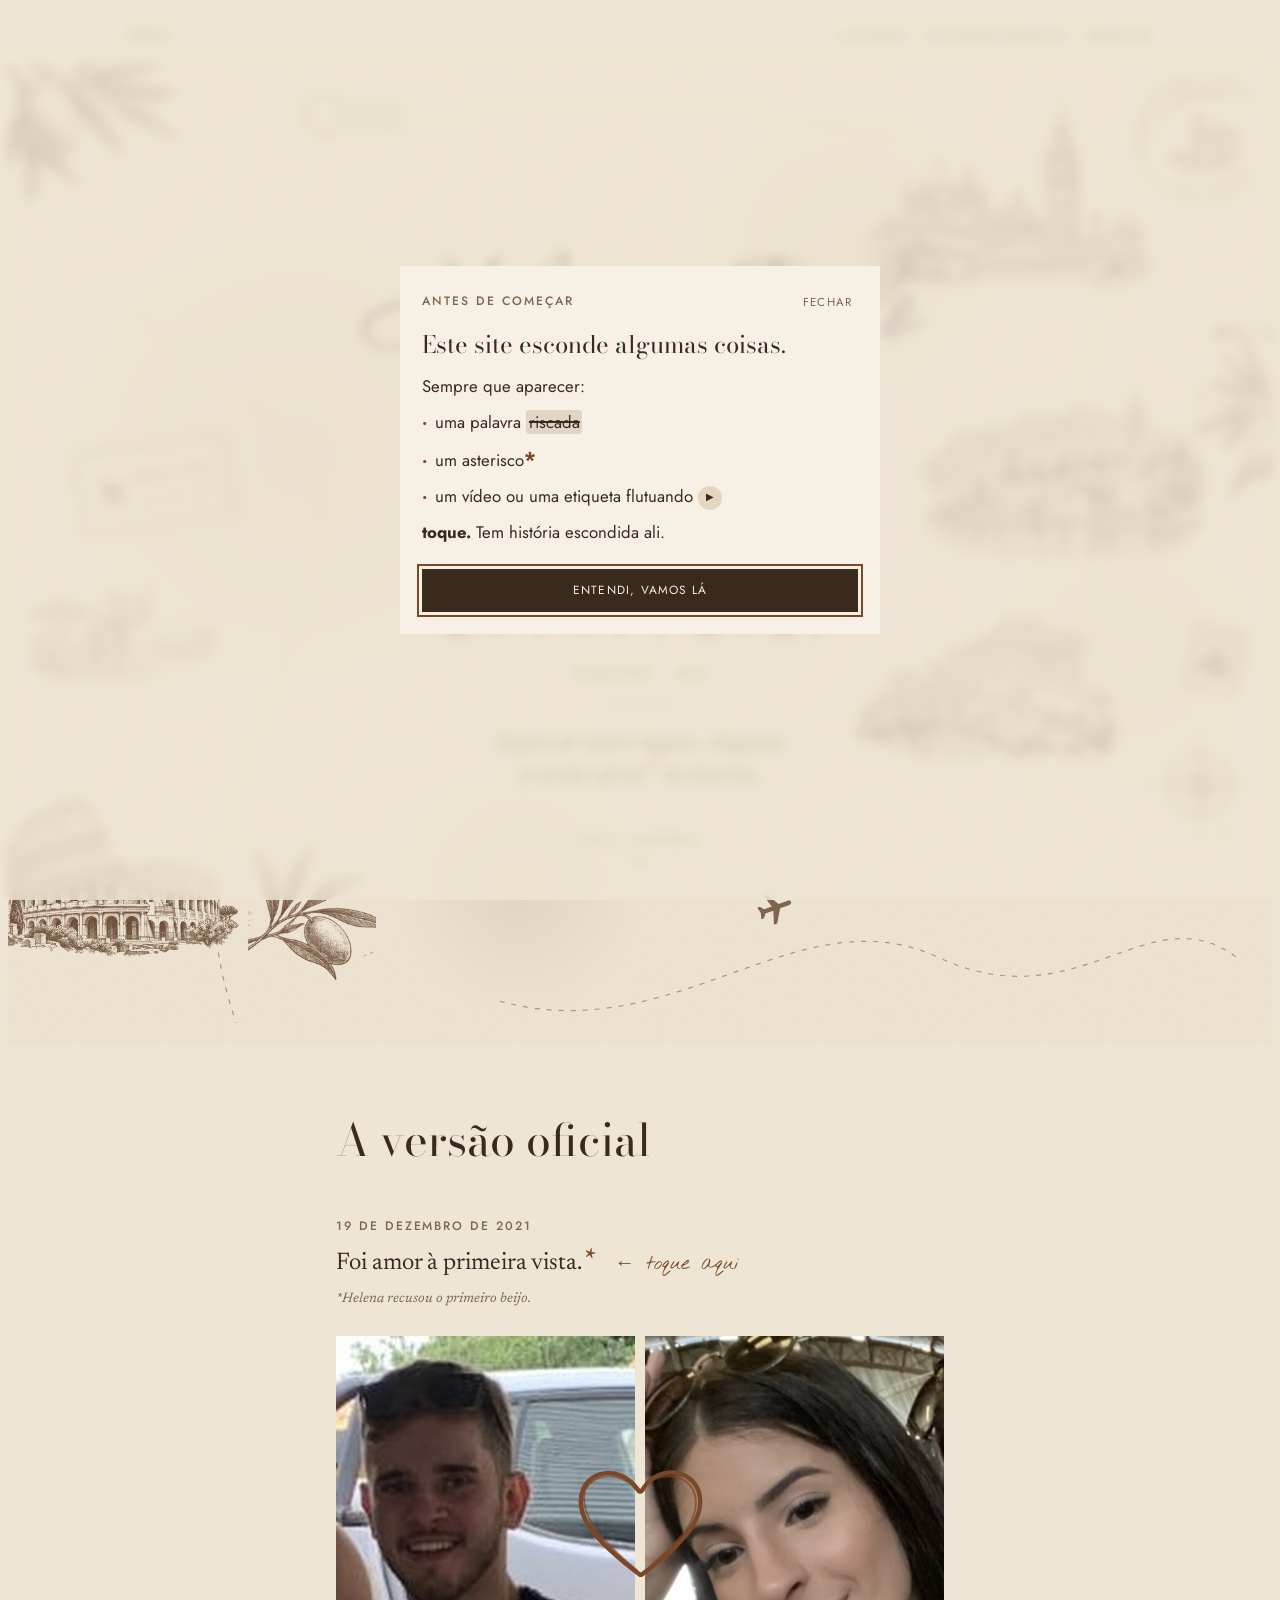
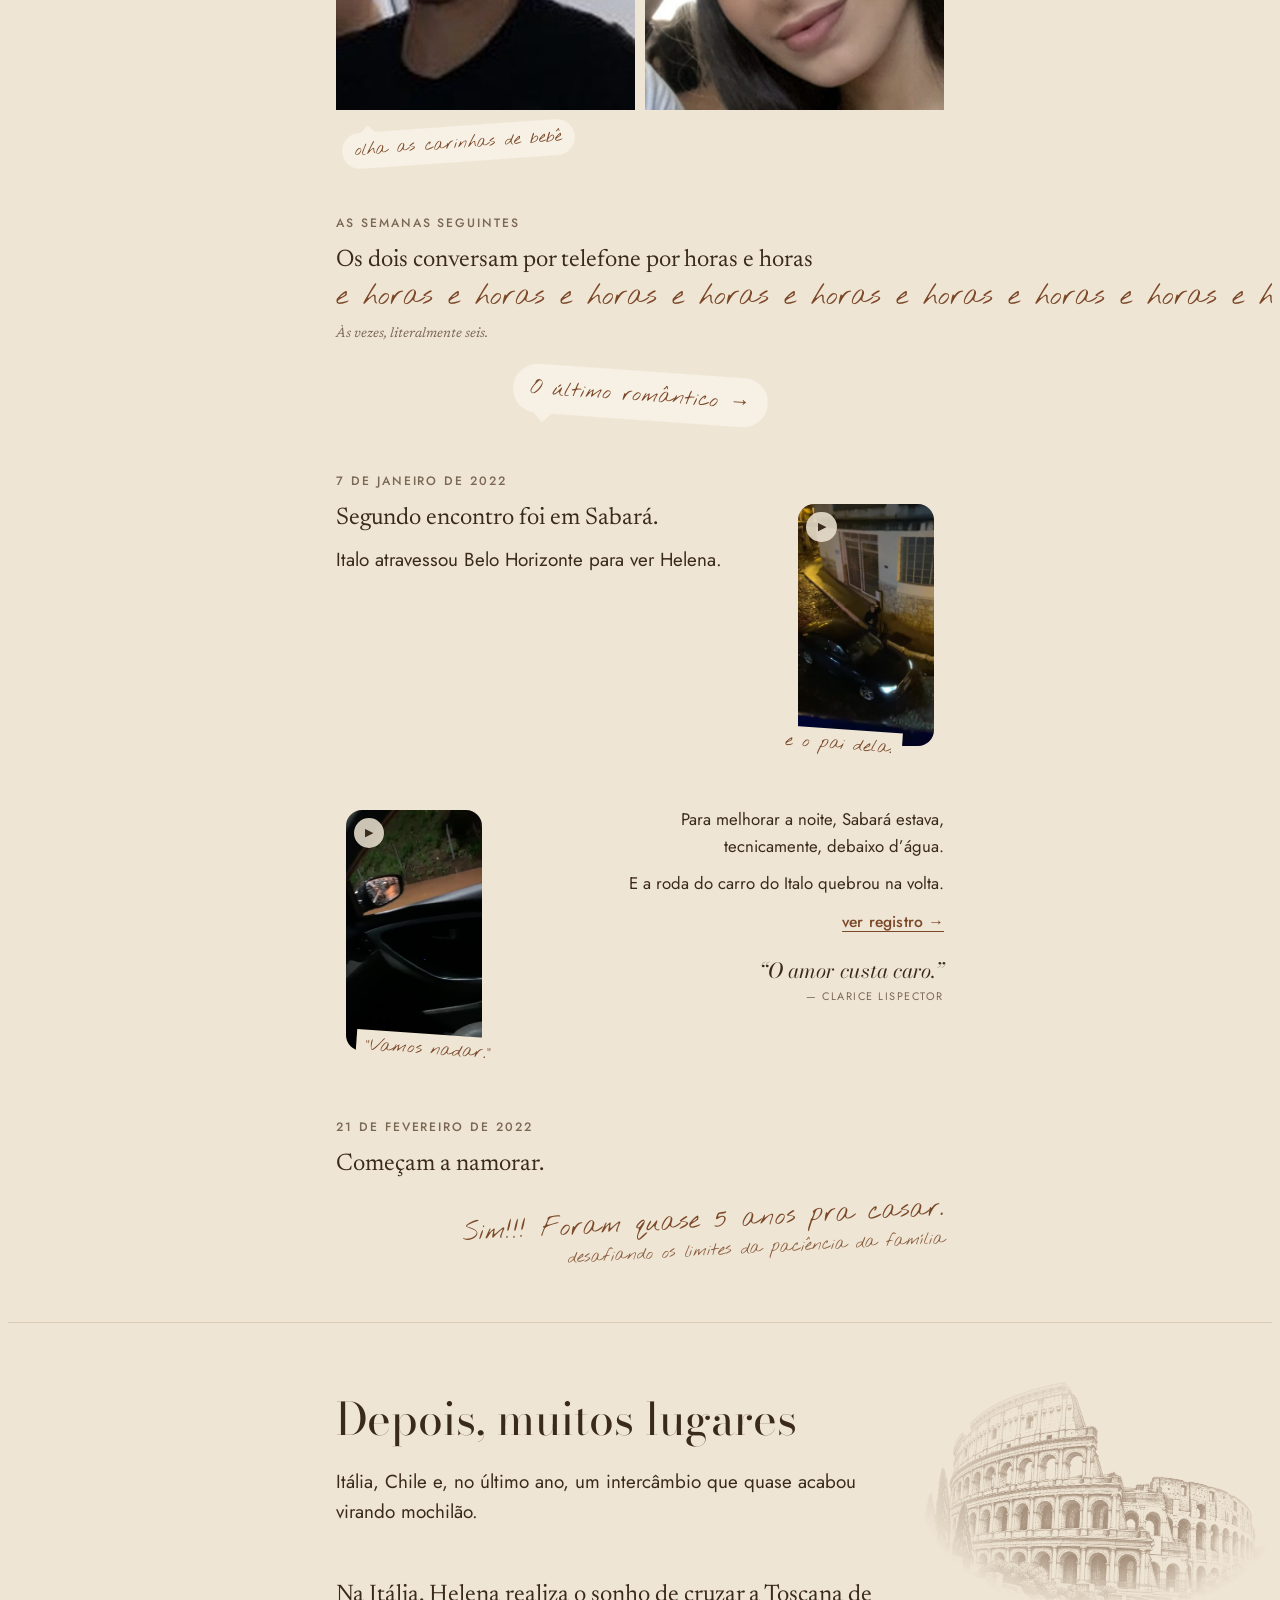
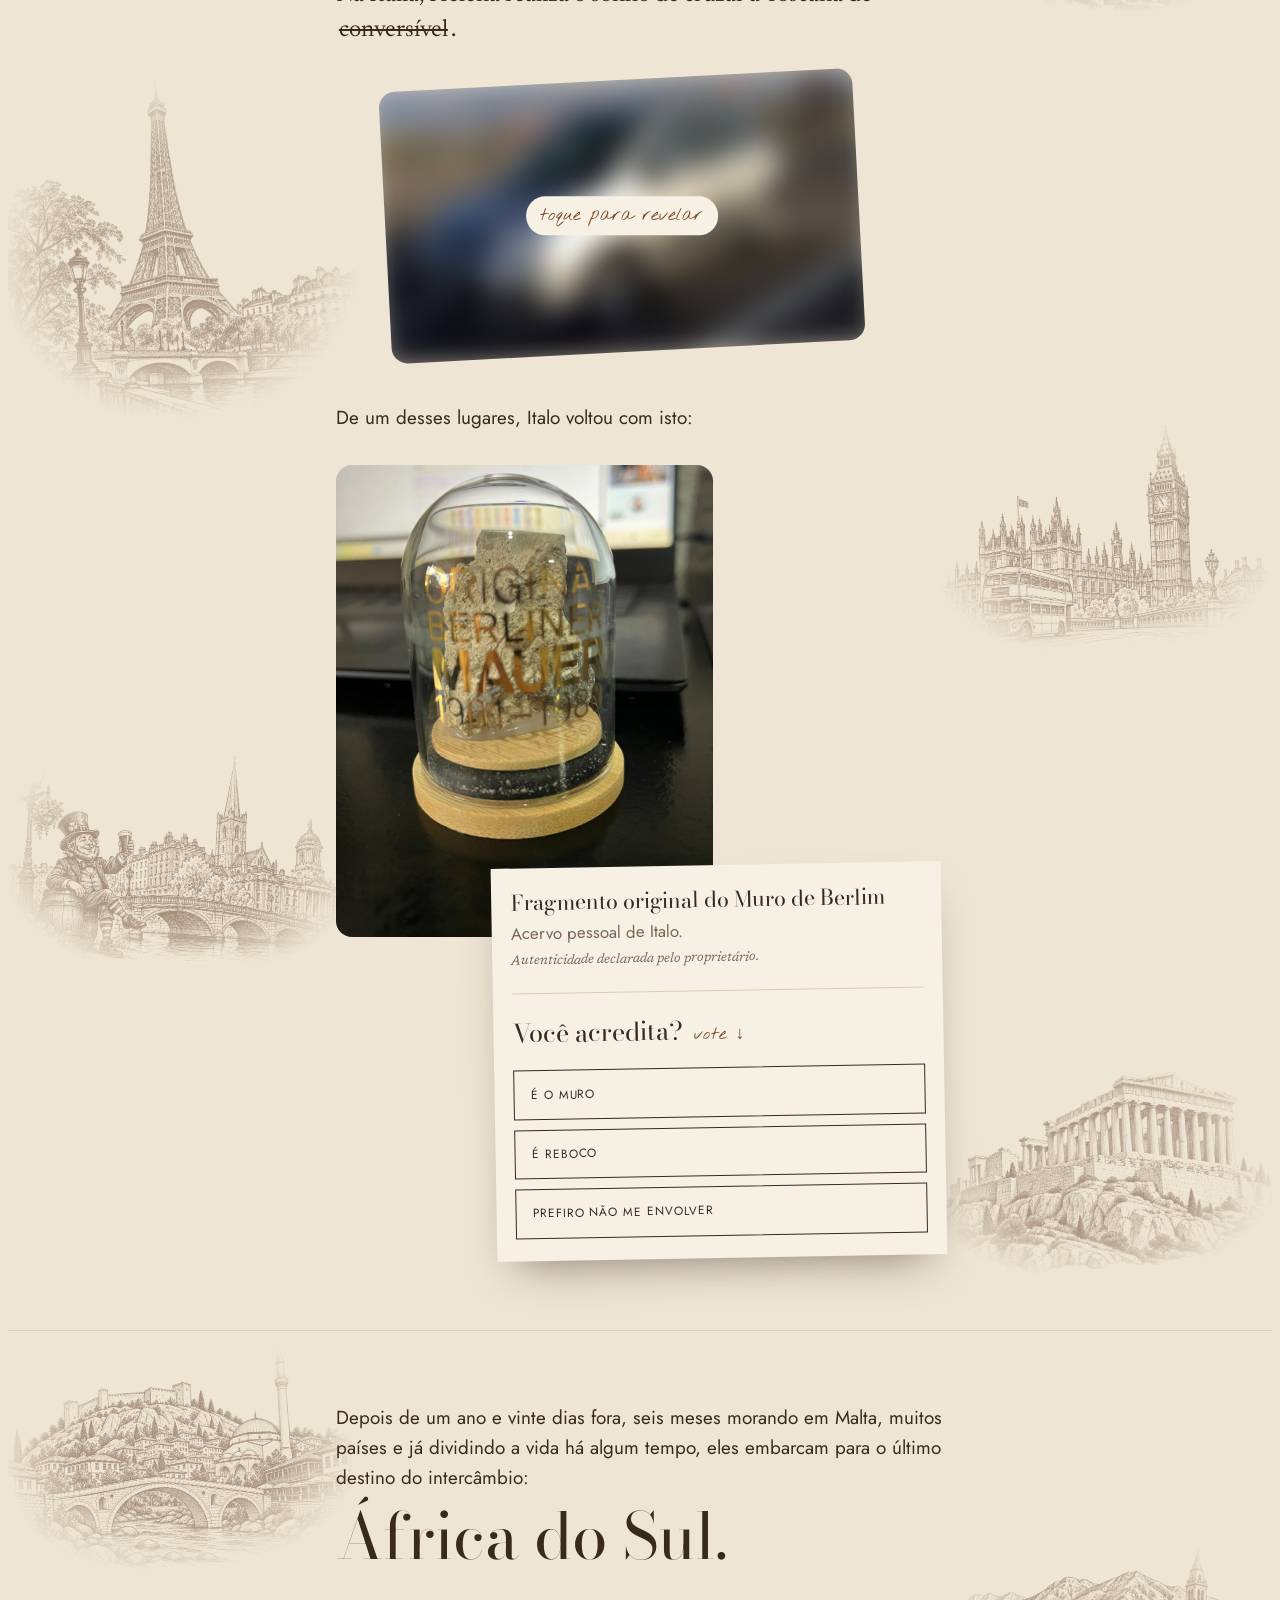
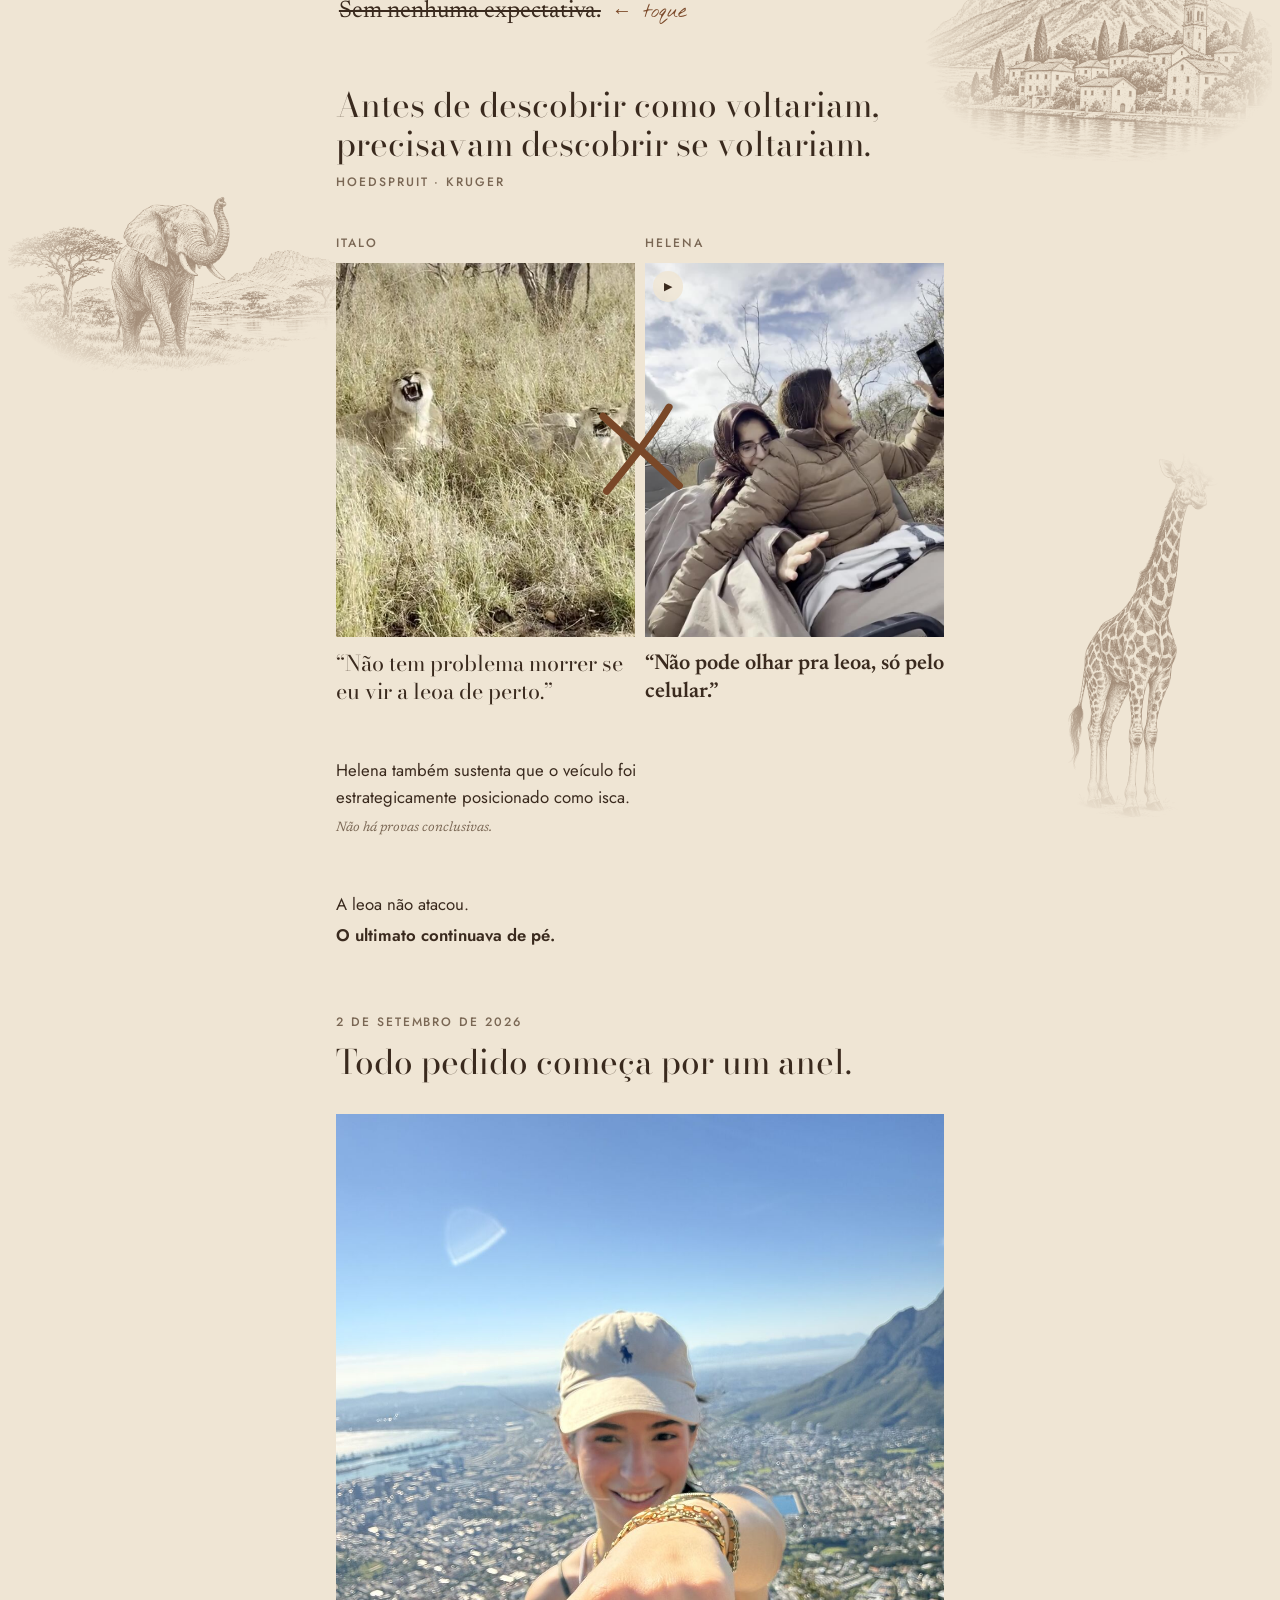
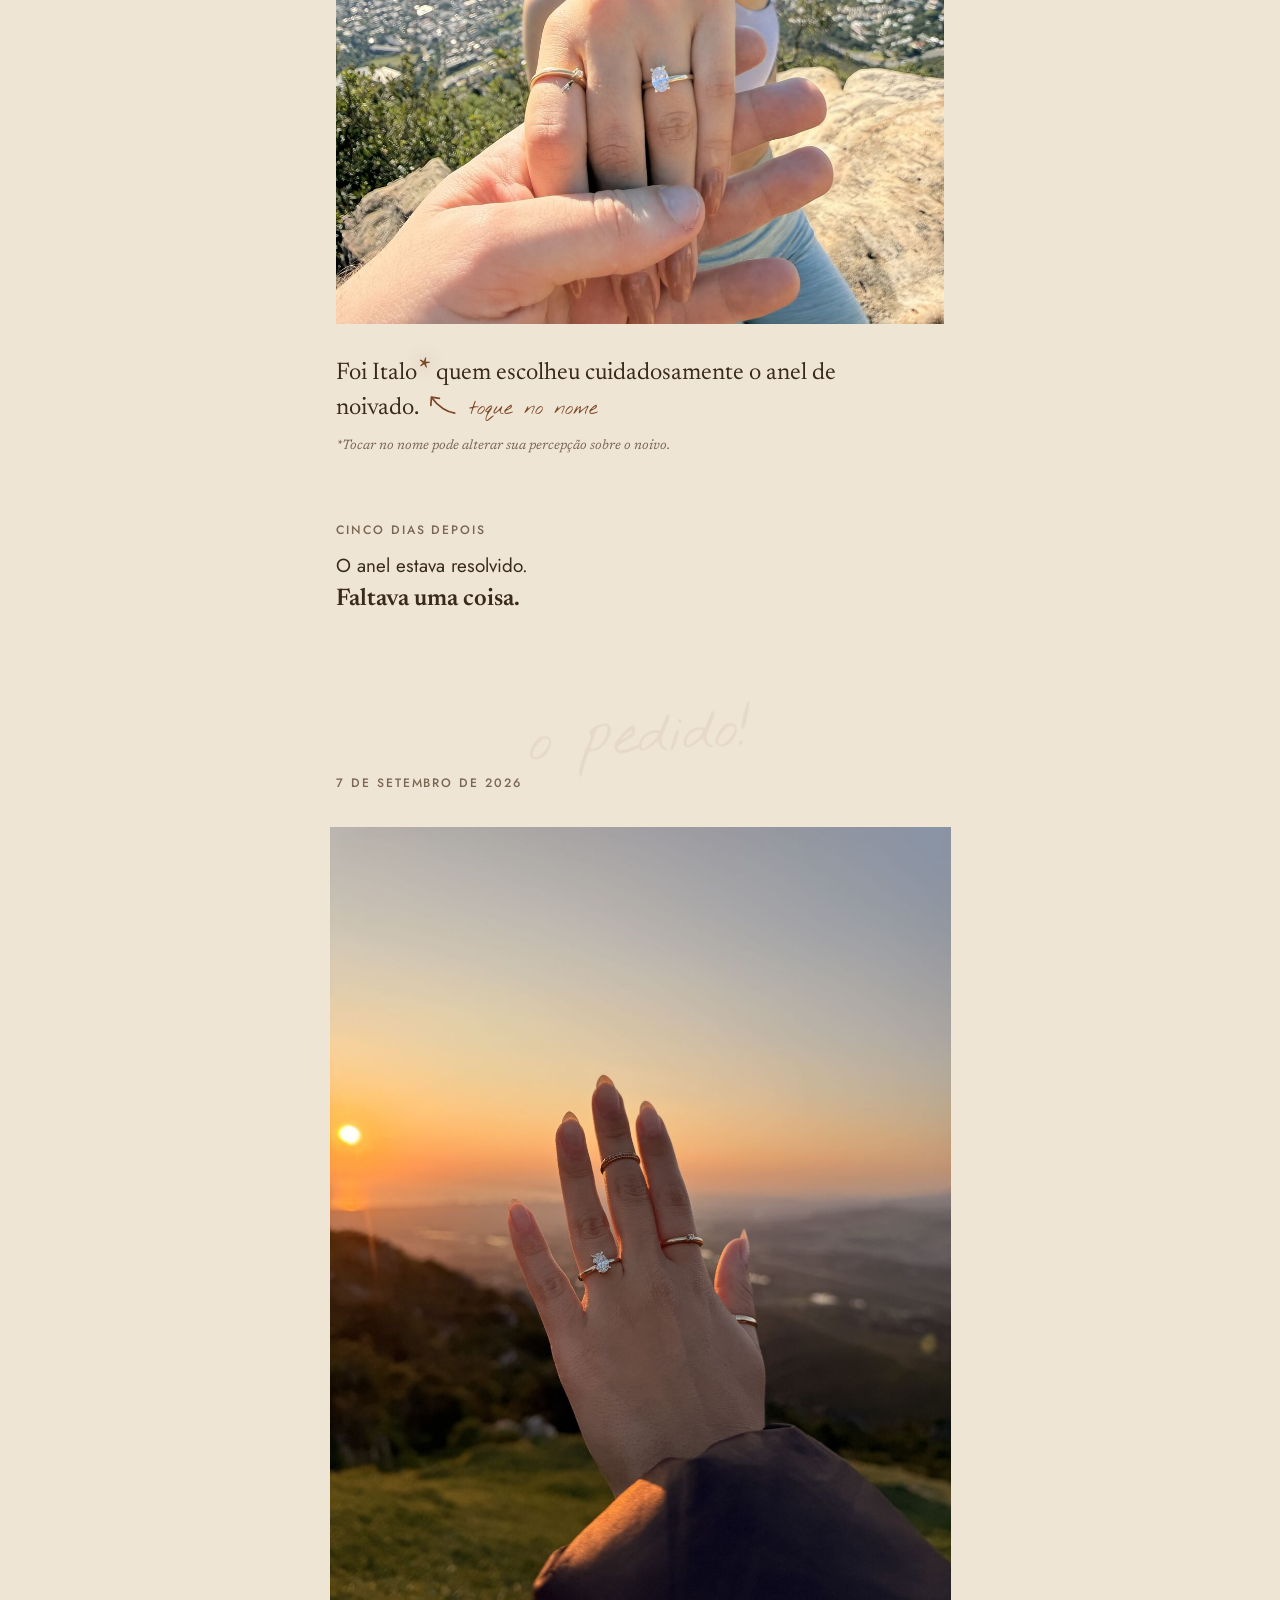
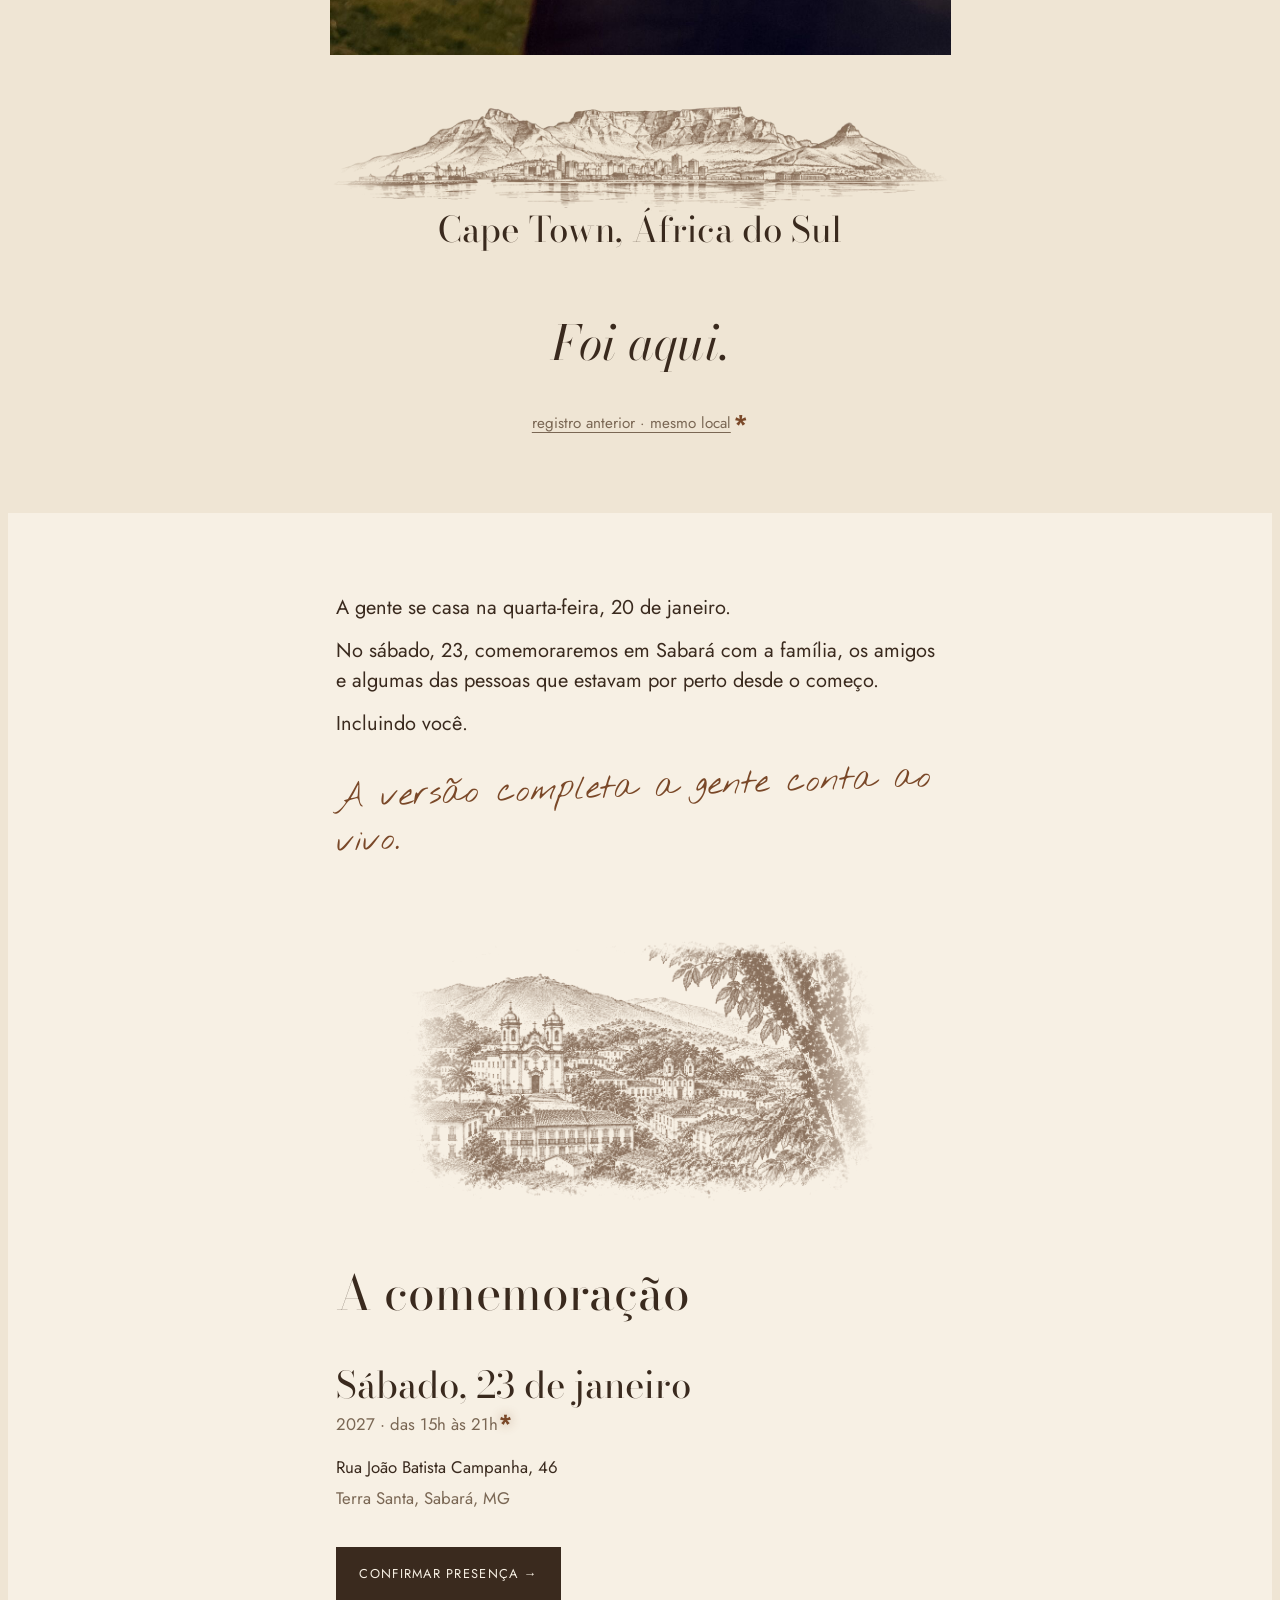
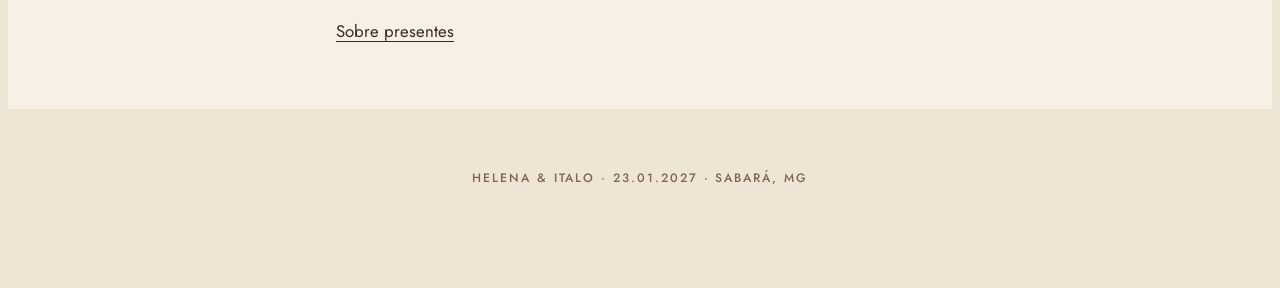
==== commit d2408cf4: "Horário oficial 15h às 21h com o after escondido no asterisco; criança sem prometer espaço Co-Author" ====
--- a/site/index.html
+++ b/site/index.html
@@ -262,7 +262,8 @@
       <h2>A comemoração</h2>
       <div class="facts">
         <span class="date-main">Sábado, 23 de janeiro</span>
-        <span class="date-sub">2027 · das 15h às 23h</span>
+        <span class="date-sub">2027 · das 15h às <span class="rasura soft" data-rasura="after" data-panel="afterNote"><button class="struck" type="button" data-label="21h" aria-controls="afterNote" aria-expanded="false">21h<span class="mark" aria-hidden="true">*</span></button><span class="hand">23h</span></span></span>
+        <span class="after-note" id="afterNote" hidden>*Oficialmente, 21h. Pra quem ficar, tem after.</span>
         <span>Rua João Batista Campanha, 46</span>
         <span class="muted">Terra Santa, Sabará, MG</span>
       </div>
@@ -281,11 +282,18 @@
 <!-- Página 2: confirmar presença -->
 <div class="view" id="v-confirmar" data-name="confirmar" hidden>
   <section class="page" id="confirmar">
-    <img class="deco right" src="midia/deco-sabara.webp" alt="" aria-hidden="true" loading="lazy" style="top:1rem;--r:2deg">
-    <div class="wrap">
-      <span class="label">Sábado, 23 de janeiro de 2027 · 15h às 23h</span>
+    <div class="wrap">
+      <span class="label">Sábado, 23 de janeiro de 2027 · 15h às 21h</span>
       <h1 class="page-title">Confirmar presença</h1>
-      <p class="page-lede">Antes de confirmar, o que você precisa saber para chegar lá.</p>
+      <div class="rsvp-card" id="rsvp">
+        <p style="margin:0">Digite seu nome e sobrenome para encontrar o seu convite. Confirme até <span class="todo" data-cfg="prazo">[data limite]</span>.</p>
+        <form class="rsvp-search" id="rsvpForm" autocomplete="off">
+          <label class="label" for="rsvpName" style="flex-basis:100%">Nome e sobrenome</label>
+          <input class="field" id="rsvpName" name="nome" type="text" placeholder="Nome e sobrenome" enterkeyhint="search">
+          <button class="btn primary" type="submit">Buscar convite</button>
+        </form>
+        <div class="rsvp-out" id="rsvpOut" aria-live="polite"></div>
+      </div>
 
       <div class="part">
         <h3>Onde</h3>
@@ -293,54 +301,36 @@
           <span>Rua João Batista Campanha, 46</span>
           <span class="muted">Terra Santa, Sabará, MG</span>
         </div>
-        <div class="links">
-        <a class="btn" href="https://www.google.com/maps/search/?api=1&amp;query=Rua%20Jo%C3%A3o%20Batista%20Campanha%2C%2046%2C%20Terra%20Santa%2C%20Sabar%C3%A1%2C%20MG" target="_blank" rel="noopener">Abrir no Google Maps</a>
-        <a class="btn" href="https://waze.com/ul?q=Rua%20Jo%C3%A3o%20Batista%20Campanha%2046%20Sabar%C3%A1%20MG" target="_blank" rel="noopener">Abrir no Waze</a>
-        <a class="btn" href="https://calendar.google.com/calendar/render?action=TEMPLATE&amp;text=Comemora%C3%A7%C3%A3o%20Helena%20%26%20Italo&amp;dates=20270123T150000/20270123T230000&amp;ctz=America/Sao_Paulo&amp;location=Rua%20Jo%C3%A3o%20Batista%20Campanha%2C%2046%2C%20Terra%20Santa%2C%20Sabar%C3%A1%2C%20MG" target="_blank" rel="noopener">Adicionar à agenda</a>
-        </div>
-        <p class="note">Não vai ter cerimônia: a gente se casa na quarta-feira, 20 de janeiro, e no sábado é só comemoração. Estacionamento na rua, com espaço suficiente.</p>
+        <button class="btn wide" type="button" id="routeBtn">Como chegar</button>
       </div>
 
       <div class="part">
         <h3>Traje</h3>
         <p>Esporte fino e colorido. Venha com a roupa mais colorida que tiver, em cores fortes, como um campo de flores. Terno não é necessário.</p>
+        <div class="flowers" aria-hidden="true"><span class="fl f1"><svg class="flower" viewBox="0 0 24 24" aria-hidden="true"><g fill="currentColor"><circle cx="12" cy="5.5" r="4"/><circle cx="18.2" cy="10" r="4"/><circle cx="15.8" cy="17.3" r="4"/><circle cx="8.2" cy="17.3" r="4"/><circle cx="5.8" cy="10" r="4"/></g><circle cx="12" cy="12" r="3" fill="var(--paper)"/></svg></span><span class="fl f2"><svg class="flower" viewBox="0 0 24 24" aria-hidden="true"><g fill="currentColor"><circle cx="12" cy="5.5" r="4"/><circle cx="18.2" cy="10" r="4"/><circle cx="15.8" cy="17.3" r="4"/><circle cx="8.2" cy="17.3" r="4"/><circle cx="5.8" cy="10" r="4"/></g><circle cx="12" cy="12" r="3" fill="var(--paper)"/></svg></span><span class="fl f3"><svg class="flower" viewBox="0 0 24 24" aria-hidden="true"><g fill="currentColor"><circle cx="12" cy="5.5" r="4"/><circle cx="18.2" cy="10" r="4"/><circle cx="15.8" cy="17.3" r="4"/><circle cx="8.2" cy="17.3" r="4"/><circle cx="5.8" cy="10" r="4"/></g><circle cx="12" cy="12" r="3" fill="var(--paper)"/></svg></span><span class="fl f4"><svg class="flower" viewBox="0 0 24 24" aria-hidden="true"><g fill="currentColor"><circle cx="12" cy="5.5" r="4"/><circle cx="18.2" cy="10" r="4"/><circle cx="15.8" cy="17.3" r="4"/><circle cx="8.2" cy="17.3" r="4"/><circle cx="5.8" cy="10" r="4"/></g><circle cx="12" cy="12" r="3" fill="var(--paper)"/></svg></span><span class="fl f5"><svg class="flower" viewBox="0 0 24 24" aria-hidden="true"><g fill="currentColor"><circle cx="12" cy="5.5" r="4"/><circle cx="18.2" cy="10" r="4"/><circle cx="15.8" cy="17.3" r="4"/><circle cx="8.2" cy="17.3" r="4"/><circle cx="5.8" cy="10" r="4"/></g><circle cx="12" cy="12" r="3" fill="var(--paper)"/></svg></span><span class="fl f6"><svg class="flower" viewBox="0 0 24 24" aria-hidden="true"><g fill="currentColor"><circle cx="12" cy="5.5" r="4"/><circle cx="18.2" cy="10" r="4"/><circle cx="15.8" cy="17.3" r="4"/><circle cx="8.2" cy="17.3" r="4"/><circle cx="5.8" cy="10" r="4"/></g><circle cx="12" cy="12" r="3" fill="var(--paper)"/></svg></span><span class="fl f7"><svg class="flower" viewBox="0 0 24 24" aria-hidden="true"><g fill="currentColor"><circle cx="12" cy="5.5" r="4"/><circle cx="18.2" cy="10" r="4"/><circle cx="15.8" cy="17.3" r="4"/><circle cx="8.2" cy="17.3" r="4"/><circle cx="5.8" cy="10" r="4"/></g><circle cx="12" cy="12" r="3" fill="var(--paper)"/></svg></span></div>
       </div>
 
       <div class="part">
         <h3>Onde ficar</h3>
-        <p>Para quem vem de longe, uma dica de hospedagem perto da festa:</p>
-        <div class="hotel">
-          <span class="label">Dica</span>
-          <p class="hotel-name todo">[Nome do hotel]</p>
-          <p class="todo">[Bairro ou distância até a festa · faixa de preço]</p>
-          <p class="todo">[Link ou telefone para reservar]</p>
-        </div>
-      </div>
-
-      <div class="part rsvp-part" id="rsvp">
-        <h3>Confirme sua presença</h3>
-        <p>Confirme até <span class="todo" data-cfg="prazo">[data limite]</span>. Digite seu nome para encontrar o seu convite.</p>
-        <form class="rsvp-search" id="rsvpForm" autocomplete="off">
-          <label class="label" for="rsvpName" style="flex-basis:100%">Seu nome</label>
-          <input class="field" id="rsvpName" name="nome" type="text" placeholder="Nome e sobrenome" enterkeyhint="search">
-          <button class="btn primary" type="submit">Buscar convite</button>
-        </form>
-        <div class="rsvp-out" id="rsvpOut" aria-live="polite"></div>
+        <div class="info-card">
+          <span class="label">Dica de hospedagem</span>
+          <span class="info-title">Em breve</span>
+          <span class="muted">A gente vai colocar aqui uma sugestão de onde ficar perto da festa.</span>
+        </div>
       </div>
 
       <div class="part">
         <h3>Perguntas frequentes</h3>
         <details><summary>Vai ter cerimônia?</summary><p>Não. A gente se casa na quarta-feira, 20 de janeiro. No sábado é só comemoração.</p></details>
-        <details><summary>Posso levar criança?</summary><p>Crianças são muito bem-vindas. Vai ter espaço e comida para elas.</p></details>
+        <details><summary>Posso levar criança?</summary><p>Pode, sim. Crianças são muito bem-vindas e vai ter comida para elas.</p></details>
         <details><summary>Tem estacionamento?</summary><p>Na rua, com espaço suficiente.</p></details>
-        <details><summary>Até que horas vai?</summary><p>Até as 23h.</p></details>
         <details><summary>Vai ter transporte?</summary><p>Não. Cada convidado vai e volta por conta própria.</p></details>
         <details><summary>E se chover?</summary><p>Você não é de açúcar. A comemoração continua no mesmo lugar.</p></details>
       </div>
 
       <div class="part">
         <h3>Dúvidas</h3>
-        <p>Helena · WhatsApp <span class="todo" data-cfg="whatsapp">[número a confirmar]</span></p>
+        <a class="btn wide" id="waBtn" href="#" target="_blank" rel="noopener">Falar com a Helena no WhatsApp</a>
       </div>
     </div>
   </section>
@@ -348,50 +338,73 @@
 
 <!-- Página 3: presentes -->
 <div class="view" id="v-presentes" data-name="presentes" hidden>
-  <section class="page" id="presentes">
+  <section class="band" id="presentes">
     <div class="wrap">
       <div class="thanks" id="thanks" hidden></div>
       <h1 class="page-title">Presentes</h1>
-      <p class="official lead" style="margin-top:1rem">A gente está começando a montar a nossa casa e quer que ela tenha coisas com história.</p>
-      <div class="gift-text">
-        <p>Por isso, antes de qualquer lista, fica um pedido: se um dia você olhar para alguma coisa e pensar <em>“isso é muito a cara deles”</em>, pode ser exatamente esse o presente.</p>
-        <p>Pode ser algo novo, antigo, garimpado, feito à mão, encontrado numa viagem ou até uma coisa que já fazia parte da sua casa e que você acha que combina com a nossa.</p>
-        <p class="gift-wish">A ideia é que, daqui a alguns anos, a gente olhe para aquilo e lembre de quem deu.</p>
-      </div>
-
-      <hr class="divider">
-
-      <h3 class="gift-h">Se quiser uma ajudinha</h3>
-      <div class="gift-text">
-        <p>Também montamos uma lista com algumas coisas que estamos querendo para a casa.</p>
-        <p>Não precisa seguir à risca: ela serve mais como referência do que a gente gosta e do que ainda precisa.</p>
-      </div>
-      <a class="btn primary big-btn" id="listaBtn" href="#" target="_blank" rel="noopener">Ver dicas de presente</a>
-      <p class="hint" id="listaSoon" hidden>O link da lista entra aqui em breve.</p>
-
-      <hr class="divider">
-
-      <h3 class="gift-h">Se preferir contribuir de outro jeito</h3>
-      <div class="gift-text">
-        <p>Se for mais prático, você também pode mandar um presente em dinheiro.</p>
-      </div>
+      <p class="official lead" style="margin-top:1rem">A gente está começando a montar a nossa casa. Se você quiser nos presentear, escolha o jeito que for mais fácil pra você:</p>
+      <div class="ways">
+        <button class="way" type="button" data-scroll="p-historia"><span class="way-t">Algo com história</span><span class="way-d">o que te lembrar da gente</span></button>
+        <span class="or">ou</span>
+        <button class="way" type="button" data-scroll="p-lista"><span class="way-t">Uma ideia da nossa lista</span><span class="way-d">o que ainda falta na casa</span></button>
+        <span class="or">ou</span>
+        <button class="way" type="button" data-scroll="p-pix"><span class="way-t">Um Pix</span><span class="way-d">direto pra gente</span></button>
+      </div>
+    </div>
+  </section>
+
+  <section class="band" id="p-historia">
+    <div class="wrap">
+      <h2 class="gift-h">Algo com história</h2>
+      <p class="official" style="margin-top:0.8rem">Se um dia você olhar para alguma coisa e pensar <em>“isso é muito a cara deles”</em>, esse pode ser o presente.</p>
+      <ul class="chips" aria-label="Pode ser">
+        <li>novo</li><li>garimpado</li><li>feito à mão</li><li>trazido de viagem</li><li>algo que já foi seu</li>
+      </ul>
+      <figure class="memory">
+        <svg class="key-art" viewBox="0 0 140 56" fill="none" stroke="currentColor" stroke-width="1.5" stroke-linecap="round" stroke-linejoin="round" aria-hidden="true">
+          <circle cx="22" cy="28" r="14" /><circle cx="22" cy="28" r="6" />
+          <path d="M10 18 C 4 10, 14 4, 18 12 M10 38 C 4 46, 14 52, 18 44 M34 18 C 40 10, 30 4, 26 12" stroke-width="1.1" />
+          <path d="M36 28 H 124" /><path d="M36 25 H 46 M36 31 H 46" stroke-width="1.1" />
+          <path d="M102 28 v 10 h 5 v -6 h 5 v 9 h 5 v -13" /><path d="M124 28 l 4 -3 M124 28 l 4 3" stroke-width="1.1" />
+        </svg>
+        <blockquote>A ideia é que, daqui a alguns anos, a gente olhe para aquilo e lembre de quem deu.</blockquote>
+      </figure>
+    </div>
+  </section>
+
+  <section class="band alt" id="p-lista">
+    <div class="wrap">
+      <p class="or">ou</p>
+      <h2 class="gift-h">Uma ideia da nossa lista</h2>
+      <p class="official" style="margin-top:0.8rem">Pra facilitar, separamos algumas coisas que ainda faltam na casa. É só uma referência, não precisa seguir à risca.</p>
+      <div class="rooms">
+        <div class="room"><svg viewBox="0 0 32 32" fill="none" stroke="currentColor" stroke-width="1.4" stroke-linecap="round" stroke-linejoin="round" aria-hidden="true"><path d="M6 11h18v7a7 7 0 0 1-7 7h-4a7 7 0 0 1-7-7z" /><path d="M24 13h2.5a3 3 0 0 1 0 6H24" /><path d="M4 28h24" /><path d="M12 4c-1 2 1 3 0 5M17 4c-1 2 1 3 0 5" stroke-width="1.1" /></svg><span>Cozinha</span></div>
+        <div class="room"><svg viewBox="0 0 32 32" fill="none" stroke="currentColor" stroke-width="1.4" stroke-linecap="round" aria-hidden="true"><circle cx="16" cy="17" r="10" /><circle cx="16" cy="17" r="6" stroke-width="1.1" /><path d="M3 6v8a2 2 0 0 0 2 2v12M3 6v5M5 6v5M7 6v8a2 2 0 0 1-2 2" stroke-width="1.1" /><path d="M29 6c-2 1-2 6 0 9v13" stroke-width="1.1" /></svg><span>Mesa</span></div>
+        <div class="room"><svg viewBox="0 0 32 32" fill="none" stroke="currentColor" stroke-width="1.4" stroke-linecap="round" stroke-linejoin="round" aria-hidden="true"><path d="M3 26V10M29 26v-6M3 20h26M3 16h9v4" /><path d="M12 16h13a4 4 0 0 1 4 4" /><circle cx="7.5" cy="13" r="2.2" stroke-width="1.1" /></svg><span>Quarto</span></div>
+      </div>
+      <a class="btn primary big-btn wide" id="listaBtn" href="#" target="_blank" rel="noopener">Ver dicas de presente</a>
+    </div>
+  </section>
+
+  <section class="band" id="p-pix">
+    <div class="wrap">
+      <p class="or">ou</p>
+      <h2 class="gift-h">Um Pix</h2>
+      <p class="official" style="margin-top:0.8rem">Se for mais prático, pode mandar um presente em dinheiro.</p>
       <div class="pix-card">
         <span class="label">Pix</span>
+        <span class="pix-name"><span id="pixName" class="todo">[nome do titular]</span></span>
         <span class="pix-type" id="pixType">Chave</span>
-        <div class="pix-row">
-          <span class="pix-key todo" id="pixKey">[chave Pix]</span>
-          <button class="btn" type="button" id="pixCopy">Copiar</button>
-        </div>
-        <span class="pix-name">Nome: <span id="pixName" class="todo">[nome do titular]</span></span>
-      </div>
-
-      <hr class="divider">
-
-      <p class="official lead">E se você não quiser dar presente nenhum, também está tudo bem.</p>
-      <div class="gift-text">
-        <p>Sua presença no dia 23 já é presente suficiente.</p>
-      </div>
-      <p class="gift-end">A gente só vai ficar feliz de ter você com a gente.</p>
+        <span class="pix-key todo" id="pixKey">[chave Pix]</span>
+        <button class="btn primary wide" type="button" id="pixCopy">Copiar chave</button>
+      </div>
+    </div>
+  </section>
+
+  <section class="band alt">
+    <div class="wrap">
+      <p class="official lead">E se não quiser dar nada, tudo bem também.</p>
+      <p class="gift-end">Fique à vontade: o que importa mesmo é você estar lá com a gente.</p>
     </div>
   </section>
 </div>
--- a/site/css/style.css
+++ b/site/css/style.css
@@ -502,6 +502,8 @@
   -webkit-mask-image: linear-gradient(90deg, transparent, #000 15%, #000 85%, transparent); mask-image: linear-gradient(90deg, transparent, #000 15%, #000 85%, transparent); }
 .date-main { font-family: var(--display); font-size: clamp(1.8rem, 7vw, 2.3rem); line-height: 1.15; }
 .date-sub { font-size: 1.05rem; color: var(--muted); margin-bottom: 0.7rem; }
+.date-sub .hand { font-size: 1.15em; }
+.after-note { font-family: var(--hand); color: var(--pen); margin: -0.3rem 0 0.8rem; }
 .big-btn { padding: 0.95rem 1.4rem; font-size: 0.8rem; }
 .text-link { color: var(--ink); text-decoration: underline; text-underline-offset: 4px; text-decoration-thickness: 1px; }
 .text-link:hover { color: var(--pen); }
@@ -589,16 +591,51 @@
 .proto button { background: none; border: 0; padding: 0; cursor: pointer; color: var(--paper); text-decoration: underline; text-underline-offset: 3px; font: inherit; letter-spacing: inherit; text-transform: inherit; }
 .gift-img { display: block; width: 100%; aspect-ratio: 1; object-fit: cover; }
 
-/* Página de presentes: o significado primeiro, depois as opções */
-.gift-text { margin-top: 1rem; display: grid; gap: 0.7rem; max-width: 36ch; }
-.gift-text p { margin: 0; }
-.gift-wish { font-family: var(--body); font-style: italic; font-size: 1.15rem; }
-.gift-h { font-family: var(--display); font-weight: 400; font-size: 1.6rem; margin: 0; }
-.divider { border: 0; height: 1px; width: 5rem; margin: 3rem 0; background: var(--pen); opacity: 0.45; }
-#listaBtn { margin-top: 1.4rem; }
-.pix-card { margin-top: 1.4rem; padding: 1.2rem; background: var(--surface); display: grid; gap: 0.5rem; }
-.pix-type { font-size: 0.95rem; color: var(--muted); }
-.pix-row { display: flex; flex-wrap: wrap; align-items: center; gap: 0.6rem 1rem; }
-.pix-key { font-family: var(--mono); font-size: 1.05rem; letter-spacing: 0.04em; word-break: break-all; }
-.pix-name { font-size: 0.98rem; }
+/* Página de presentes: os três caminhos no topo, uma parte por faixa */
+.band { padding-block: 3.2rem; }
+#presentes.band { padding-top: 3.5rem; }
+.band.alt { background: color-mix(in srgb, var(--paper) 90%, var(--pen) 10%); }
+.ways { display: grid; gap: 0.35rem; margin-top: 1.8rem; }
+@media (min-width: 40rem) { .ways { grid-template-columns: minmax(0, 1fr) auto minmax(0, 1fr) auto minmax(0, 1fr); align-items: center; gap: 0.6rem; } }
+.or { display: block; margin: 0; text-align: center; font-family: var(--body); font-style: italic; font-size: 1.05rem; color: var(--pen); }
+.band .or { text-align: left; margin-bottom: 0.3rem; font-size: 1.15rem; }
+.ways .or { text-align: center; }
+.way { display: grid; gap: 0.15rem; align-items: baseline; text-align: left; padding: 1rem 1.1rem; border: 1px solid var(--line); background: var(--surface); cursor: pointer; font: inherit; color: var(--ink); }
+.way:hover { border-color: var(--pen); }
+.way-n { grid-row: span 2; font-family: var(--display); font-size: 1.8rem; color: var(--pen); line-height: 1; }
+.way-t { font-family: var(--display); font-size: 1.25rem; }
+.way-d { font-size: 0.92rem; color: var(--muted); }
+.chips { list-style: none; padding: 0; margin: 1.4rem 0 0; display: flex; flex-wrap: wrap; gap: 0.5rem; }
+.chips li { padding: 0.35rem 0.8rem; border: 1px solid color-mix(in srgb, var(--pen) 45%, transparent); border-radius: 2rem; font-size: 0.92rem; color: var(--pen); }
+.memory { margin: 3rem 0 0.5rem; text-align: center; }
+.key-art { width: 7.5rem; height: auto; color: var(--engrave); transform: rotate(-8deg); opacity: 0.85; }
+.memory blockquote { margin: 1.2rem auto 0; max-width: 24ch; font-family: var(--body); font-style: italic; font-size: clamp(1.4rem, 5.6vw, 1.8rem); line-height: 1.4; text-wrap: balance; }
+.rooms { display: grid; grid-template-columns: repeat(3, minmax(0, 1fr)); gap: 0.6rem; margin-top: 1.6rem; }
+.room { display: grid; justify-items: center; gap: 0.4rem; padding: 1rem 0.4rem; background: var(--surface); color: var(--engrave); font-size: 0.9rem; }
+.room svg { width: 2.2rem; height: auto; }
+.room span { color: var(--ink); }
+.wide { display: flex; width: 100%; box-sizing: border-box; margin-top: 1.4rem; }
+.btn.is-soon { opacity: 0.55; cursor: default; pointer-events: none; }
+.pix-card { margin-top: 1.4rem; padding: 1.3rem 1.2rem; background: var(--surface); display: grid; gap: 0.35rem; }
+.pix-name { font-family: var(--display); font-size: 1.3rem; }
+.pix-type { margin-top: 0.4rem; font-size: 0.92rem; color: var(--muted); }
+.pix-key { font-family: var(--mono); font-size: clamp(0.66rem, 3.2vw, 0.95rem); letter-spacing: 0; white-space: nowrap; }
+.pix-card .wide { margin-top: 1rem; }
 .gift-end { margin: 1.8rem 0 0; font-family: var(--hand); color: var(--pen); font-size: clamp(1.5rem, 5.6vw, 1.9rem); line-height: 1.3; transform: rotate(-2deg); transform-origin: left center; }
+
+.gift-h { font-family: var(--display); font-weight: 400; font-size: clamp(1.6rem, 6vw, 2rem); line-height: 1.15; margin: 0; }
+
+/* Confirmar presença: o formulário primeiro */
+.rsvp-card { margin-top: 1.6rem; padding: 1.3rem 1.2rem 1.4rem; background: var(--surface); }
+.rsvp-card .rsvp-search { margin-top: 1.1rem; }
+.rsvp-card .rsvp-search .btn { flex: 1 1 100%; }
+.flowers { display: flex; flex-wrap: wrap; gap: 0.15rem; margin-top: 1.1rem; }
+.fl { display: block; width: 2rem; }
+.fl:nth-child(even) { transform: translateY(0.45rem) rotate(18deg); }
+.fl .flower { display: block; width: 100%; height: auto; }
+.f1 { color: #E2553B; } .f2 { color: #F2B134; } .f3 { color: #2F7FB5; } .f4 { color: #C2407F; }
+.f5 { color: #3E9E5C; } .f6 { color: #F07B2E; } .f7 { color: #7A5BB0; }
+.info-card { margin-top: 0.8rem; padding: 1.3rem 1.2rem; background: var(--surface); display: grid; gap: 0.35rem; }
+.info-title { font-family: var(--display); font-size: 1.3rem; color: var(--ink); }
+.route-options { display: grid; gap: 0.6rem; margin-top: 1rem; }
+.thanks .btn { margin-top: 0.9rem; }
